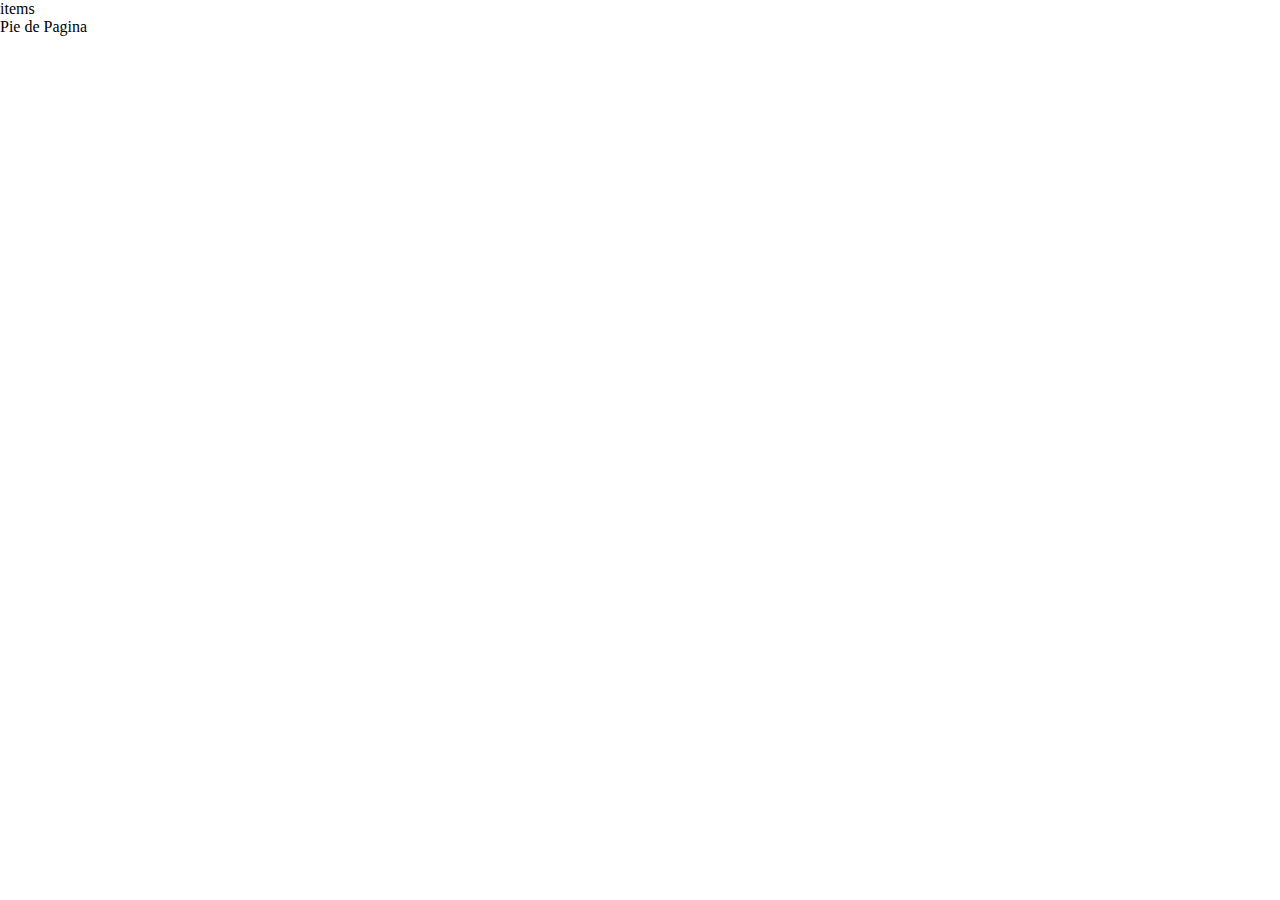
==== index.html @ 0c3d807b "inicio" ====
<!DOCTYPE html>
<html lang="en">

<head>
  <meta charset="UTF-8">
  <meta http-equiv="X-UA-Compatible" content="IE=edge">
  <meta name="viewport" content="width=device-width, initial-scale=1.0">
  <link rel="preconnect" href="https://fonts.googleapis.com" />
  <link rel="preconnect" href="https://fonts.gstatic.com" crossorigin />
  <link
    href="https://fonts.googleapis.com/css2?family=Eczar:wght@600&family=Work+Sans:wght@400;500;600;700;800&display=swap"
    rel="stylesheet" />
  <link rel="stylesheet" href="https://cdnjs.cloudflare.com/ajax/libs/font-awesome/6.1.1/css/all.min.css"
    integrity="sha512-KfkfwYDsLkIlwQp6LFnl8zNdLGxu9YAA1QvwINks4PhcElQSvqcyVLLD9aMhXd13uQjoXtEKNosOWaZqXgel0g=="
    crossorigin="anonymous" referrerpolicy="no-referrer" />
  <title>Portafolio</title>
  <link rel="stylesheet" href="./style.css">
</head>

<body>
  <div class="container">
    <header>items</header>
    <footer>Pie de Pagina</footer>
  </div>
</body>

</html>
---- style.css ----
:root {
  --color-primario: #121212;
  --color-bg-input: rgba(196, 196, 196, 0.3);
  --color-parrafo: #594f43;
  --color-blanco: #fff;
  --fuente-principal: "Work Sans", sans-serif;
  --fuente-secundaria: "Eczar", serif;
}

html {
  box-sizing: border-box;
}

*,
*::before,
*::after {
  box-sizing: inherit;
  padding: 0;
  margin: 0;
}

.container {
  max-width: 1728px;
  width: 100%;
  margin: 0 auto;
}

/* i {
  color: #4d5566;
  font-size: 20px;
} */
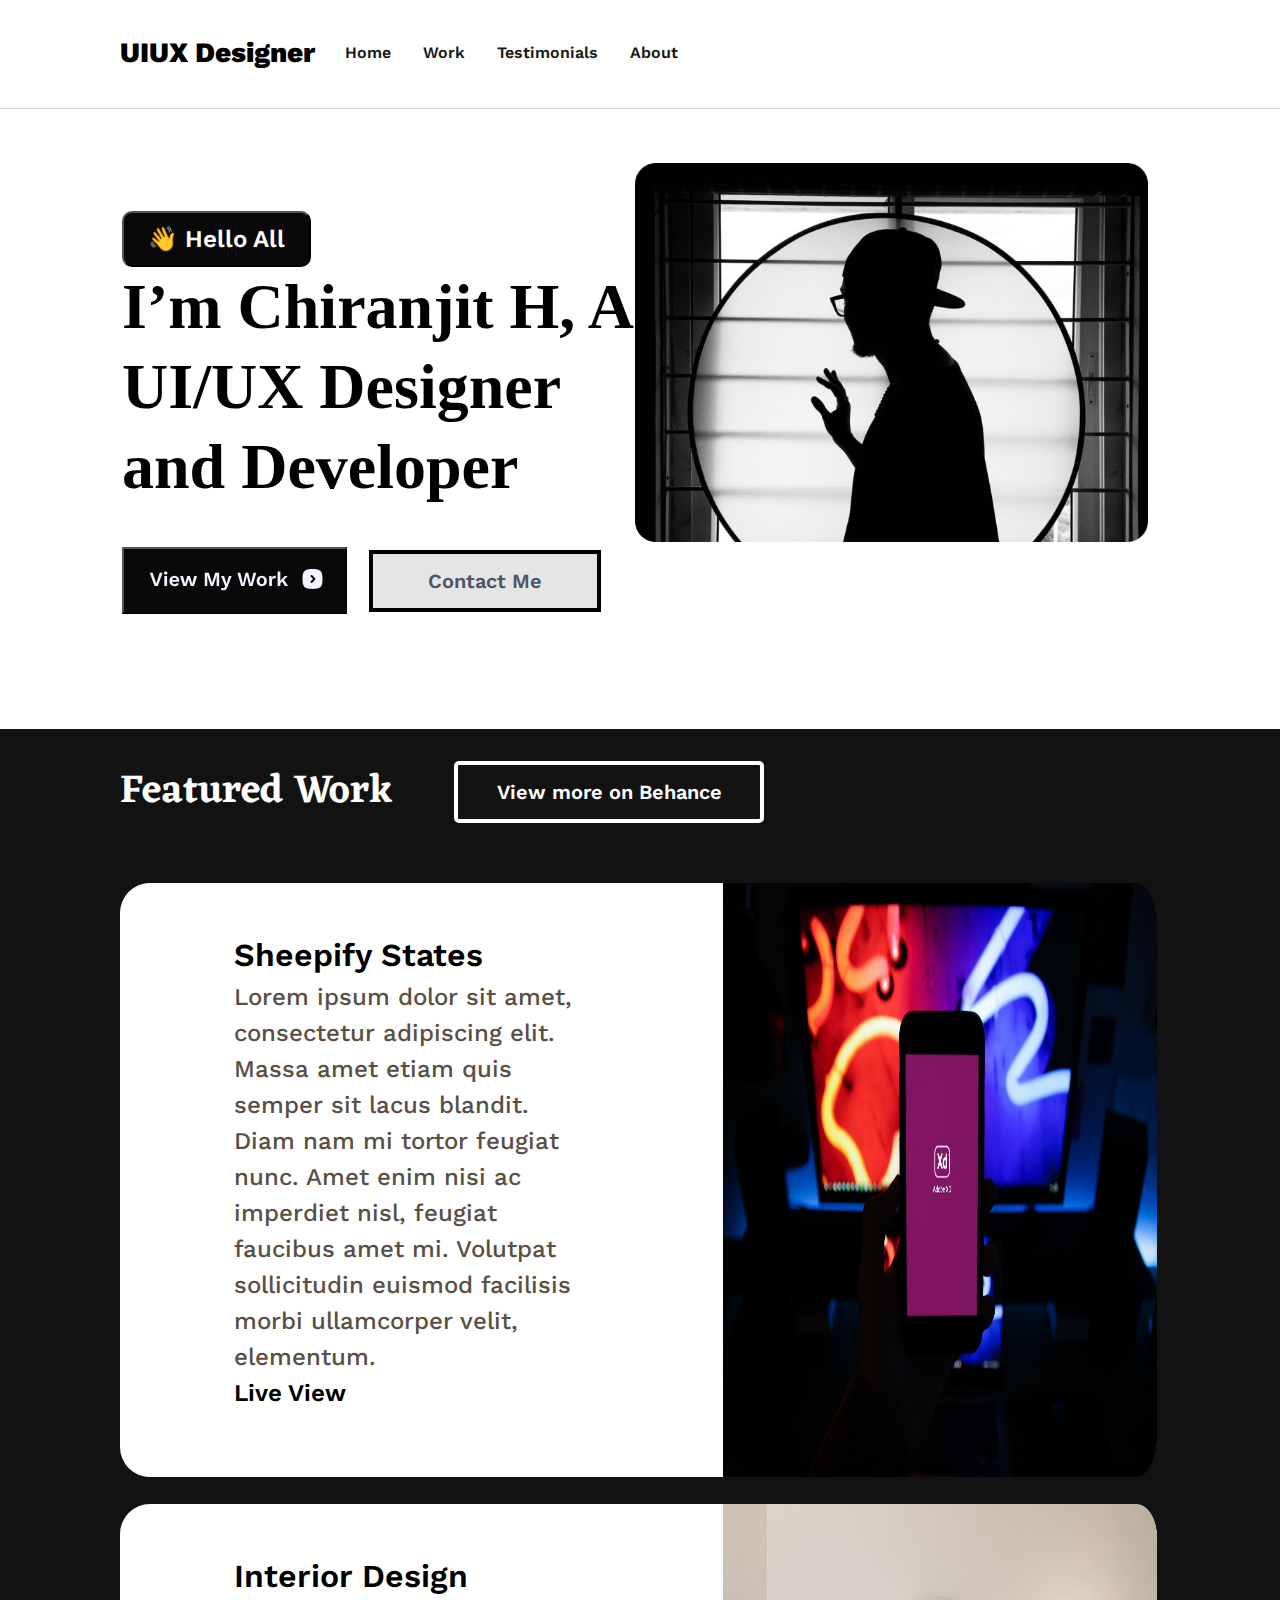
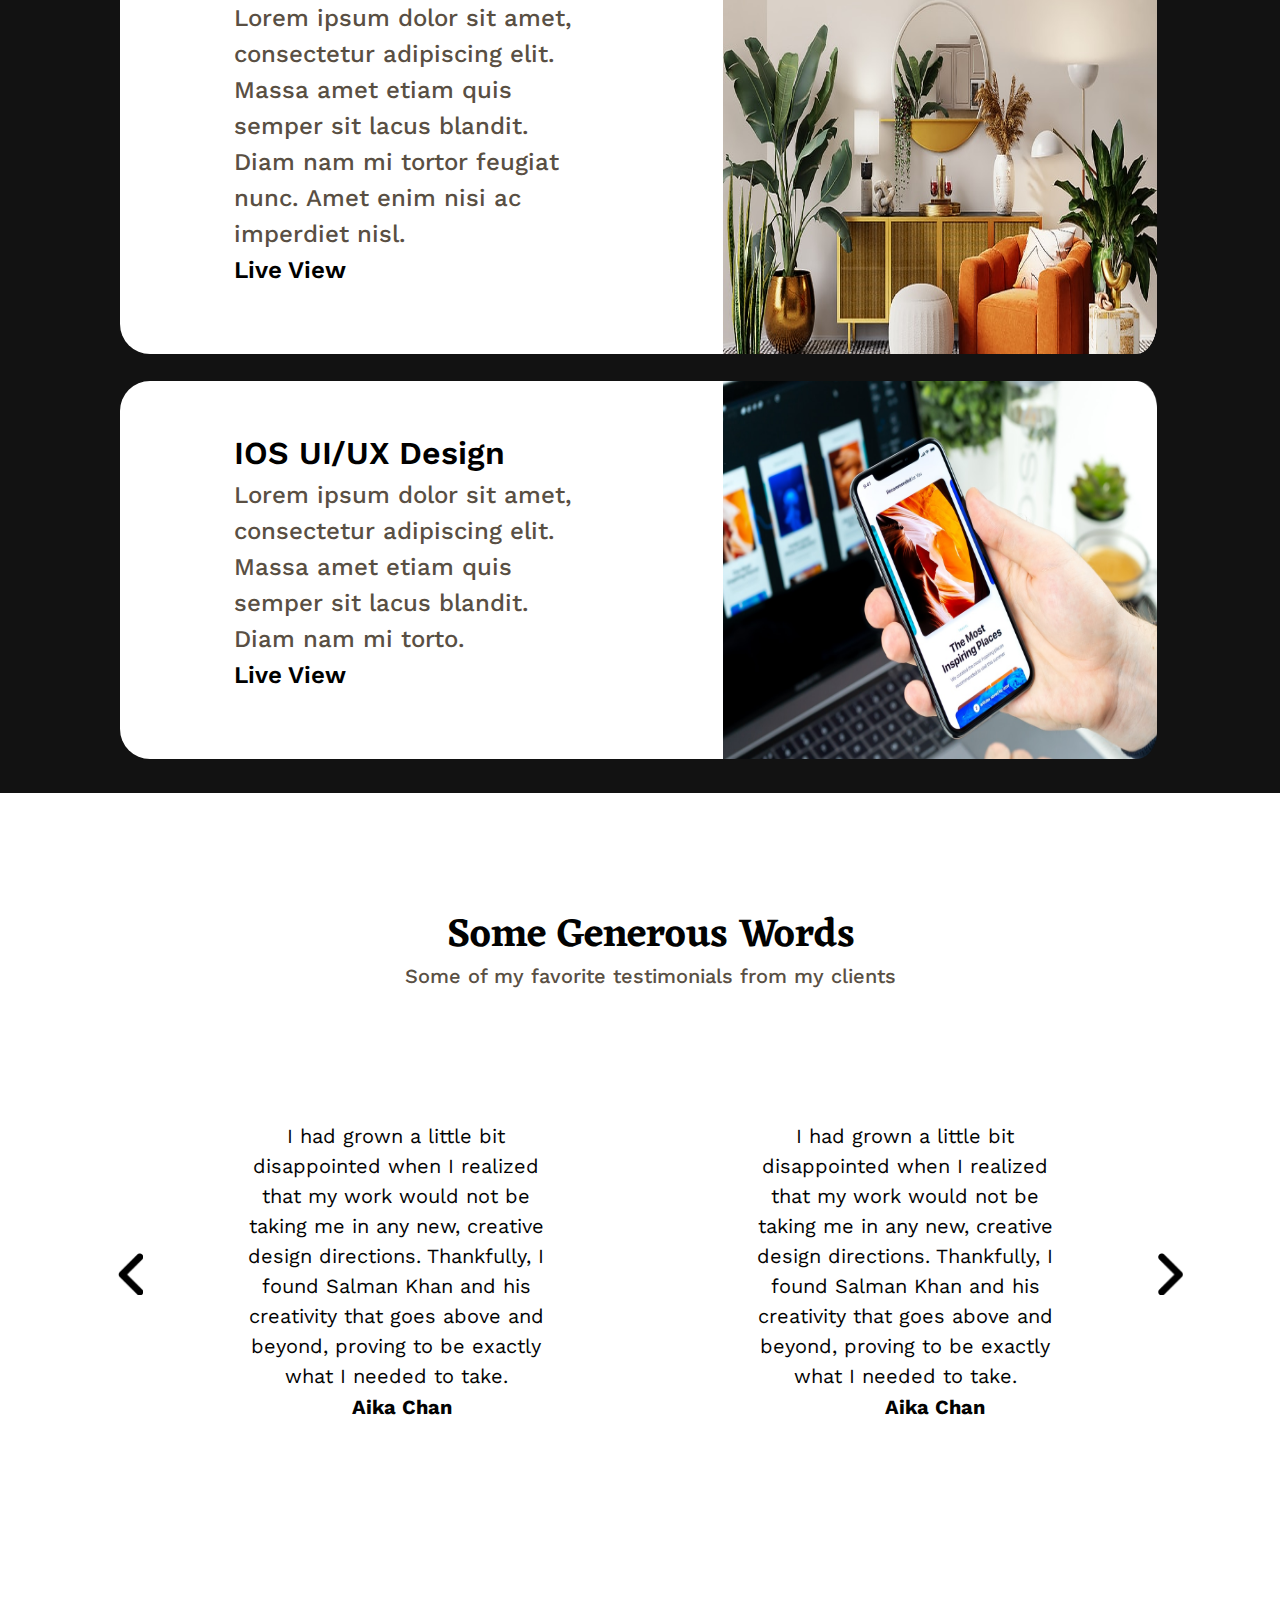
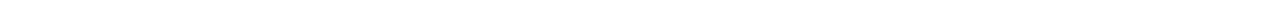
==== commit 74f7d371: "Mi parte Terminado" ====
--- a/index.html
+++ b/index.html
@@ -19,8 +19,151 @@
 
 <body>
   <div class="container">
-    <header>items</header>
-    <footer>Pie de Pagina</footer>
+    <header>
+      <div class="header">
+
+        <div class="header_logo">
+          <p>UIUX Designer</p>
+        </div>
+
+        <div class="header_nav">
+          <nav>
+            <ul>
+              <li><a href="#">Home</a></li>
+              <li><a href="#">Work</a></li>
+              <li><a href="#">Testimonials</a></li>
+              <li><a href="#">About</a></li>
+            </ul>
+          </nav>
+        </div>
+      </div>
+
+      <div class="header_iconos">
+        <i class="fa-brands fa-dribbble"></i>
+        <i class="fa-brands fa-instagram"></i>
+        <i class="fa-brands fa-pinterest"></i>
+        <i class="fa-brands fa-linkedin"></i>
+      </div>
+    </header>
+    <main>
+      <section class="section_container">
+        <article class="article_container">
+          <button class="article_container_hello">👋 Hello All</button>
+          <p>I’m Chiranjit H,
+            A UI/UX Designer
+            and Developer</p>
+          <div class="contenedor_button">
+            <button class="contenedor_button1"><img src="./img/svg.svg"></button>
+            <button class="contenedor_button2">Contact Me</button>
+          </div>
+        </article>
+        <article class="article_img">
+          <img src="./img/header-img.png" alt="">
+        </article>
+      </section>
+      <section class="cards">
+        <div class="card_titles">
+          <h3>Featured Work</h3>
+          <span>View more on Behance</span>
+        </div>
+        <section class="card_conteiner">
+          <article class="card_conteiner-text">
+            <h3>Sheepify States</h3>
+            <p>Lorem ipsum dolor sit amet, consectetur adipiscing elit. Massa amet etiam quis semper sit lacus blandit.
+              Diam nam mi
+              tortor feugiat nunc. Amet enim nisi ac imperdiet nisl, feugiat faucibus amet mi. Volutpat sollicitudin
+              euismod facilisis
+              morbi ullamcorper velit, elementum.</p>
+            <span>Live View</span>
+          </article>
+          <article class="card_conteiner-img">
+            <img src="./img/card_telefono.png" alt="Sheepify States">
+          </article>
+        </section>
+
+        <section class="card_conteiner">
+          <article class="card_conteiner-text">
+            <h3>Interior Design</h3>
+            <p>Lorem ipsum dolor sit amet, consectetur adipiscing elit. Massa amet etiam quis semper sit lacus blandit.
+              Diam nam mi
+              tortor feugiat nunc. Amet enim nisi ac imperdiet nisl.</p>
+            <span>Live View</span>
+          </article>
+          <article class="card_conteiner-img">
+            <img src="./img/card_casa.png" alt="Interior Design">
+          </article>
+        </section>
+        <section class="card_conteiner">
+          <article class="card_conteiner-text">
+            <h3>IOS UI/UX Design</h3>
+            <p>Lorem ipsum dolor sit amet, consectetur adipiscing elit. Massa amet etiam quis semper sit lacus blandit.
+              Diam nam mi
+              torto.</p>
+            <span>Live View</span>
+          </article>
+          <article class="card_conteiner-img">
+            <img src="./img/card-ois.png" alt="UI/UX Design">
+          </article>
+        </section>
+      </section>
+      <section class="carrucel">
+        <div class="carrucel_title">
+          <h3>Some Generous Words</h3>
+          <span>Some of my favorite testimonials from my clients</span>
+        </div>
+        <section class="carrucel_container">
+
+          <article class="carrucel_container-left">
+
+            <div class="carrucel_container-left-img">
+              <img src="./img/anterior.png" alt="anterior">
+            </div>
+
+            <div class="carrucel_container_left-text">
+
+              <p>I had grown a little bit disappointed when I realized that my work would not be taking me in any new,
+                creative design
+                directions. Thankfully, I found Salman Khan and his creativity that goes above and beyond, proving to be
+                exactly
+                what I
+                needed to take.</p>
+              <span>Aika Chan</span>
+
+
+
+              <div class="carrucel_iconos">
+                <i class="fa-brands fa-dribbble"></i>
+                <i class="fa-brands fa-instagram"></i>
+                <i class="fa-brands fa-pinterest"></i>
+                <i class="fa-brands fa-linkedin"></i>
+              </div>
+            </div>
+
+          </article>
+          <article class="carrucel_container-right">
+
+            <div class="carrucel_container_right-text">
+              <p>I had grown a little bit disappointed when I realized that my work would not be taking me in any new,
+                creative design
+                directions. Thankfully, I found Salman Khan and his creativity that goes above and beyond, proving to be
+                exactly
+                what I
+                needed to take.</p>
+              <span>Aika Chan</span>
+              <div class="carrucel_iconos">
+                <i class="fa-brands fa-dribbble"></i>
+                <i class="fa-brands fa-instagram"></i>
+                <i class="fa-brands fa-pinterest"></i>
+                <i class="fa-brands fa-linkedin"></i>
+              </div>
+            </div>
+            <div class="carrucel_container_right-img">
+              <img src="./img/despues.png" alt="despues">
+            </div>
+          </article>
+        </section>
+      </section>
+    </main>
   </div>
 </body>
 
--- a/style.css
+++ b/style.css
@@ -29,3 +29,269 @@
   color: #4d5566;
   font-size: 20px;
 } */
+header {
+  padding: 32px 122.67px 34px 120px;
+  display: flex;
+  justify-content: space-between;
+  border-bottom: 1px solid rgba(0, 0, 0, 0.16);
+}
+.header {
+  display: flex;
+  gap: 16px;
+  align-items: center;
+}
+.header_logo p {
+  font-family: var(--fuente-principal);
+  font-size: 28px;
+  font-weight: 800;
+  line-height: 42px;
+  margin-right: 14px;
+}
+.header_nav nav ul {
+  display: flex;
+  gap: 32px;
+  font-family: var(--fuente-principal);
+  font-weight: 600;
+  line-height: 30px;
+}
+.header_nav nav ul li {
+  list-style: none;
+}
+.header_nav nav ul li a {
+  text-decoration: none;
+  color: #1b1a19;
+}
+
+.header_iconos i {
+  font-size: 32px;
+  margin-left: 29.33px;
+  color: #4d5566;
+}
+.section_container {
+  max-width: 1728px;
+  padding-left: 122px;
+  padding-right: 132px;
+  display: flex;
+}
+
+.article_container {
+  margin-top: 102px;
+  width: 50%;
+}
+.article_img {
+  width: 50%;
+  margin-top: 54px;
+}
+.article_img img {
+  width: 100%;
+}
+.article_container p {
+  font-weight: 600;
+  font-size: 64px;
+  line-height: 80px;
+}
+.article_container .article_container_hello {
+  padding: 12px 24px;
+  background-color: #090909;
+  color: var(--color-blanco);
+  font-weight: 600;
+  font-size: 24px;
+  font-family: var(--fuente-principal);
+  border-radius: 10px;
+}
+.contenedor_button {
+  margin-top: 40px;
+  display: flex;
+  align-items: center;
+}
+.article_container .contenedor_button .contenedor_button1 {
+  font-family: var(--fuente-principal);
+  font-weight: 600;
+  background-color: #090909;
+  padding: 15px 20px 15px 24.5px;
+  text-align: center;
+  margin-right: 22px;
+}
+.contenedor_button .contenedor_button2 {
+  background-color: #090909;
+  padding: 15px 20px 15px 24.5px;
+  text-align: center;
+  font-family: var(--fuente-principal);
+  font-weight: 600;
+  color: #4d5566;
+  background-color: #e5e5e5;
+  padding: 15px 55px;
+  font-size: 20px;
+  border: 4px solid #000000;
+}
+.cards {
+  max-width: 1728px;
+  padding: 32px 122.67px 34px 120px;
+  margin-top: 115px;
+  background: var(--color-primario);
+  font-family: var(--fuente-principal);
+}
+.card_conteiner-text {
+  width: 58.6%;
+}
+.card_conteiner-img {
+  width: 42.4%;
+}
+.card_conteiner-img img {
+  width: 100%;
+  height: 100%;
+}
+.card_conteiner {
+  margin-top: 27px;
+  display: flex;
+  width: 100%;
+}
+.card_titles {
+  display: flex;
+  align-items: center;
+  gap: 61px;
+  margin-bottom: 60px;
+}
+.card_titles span {
+  color: var(--color-blanco);
+  border: 4px solid var(--color-blanco);
+  border-radius: 5px;
+  font-size: 20px;
+  padding: 15px 38.5px;
+  font-weight: 600;
+}
+.card_titles h3 {
+  font-weight: 600;
+  font-size: 40px;
+  color: #fffefc;
+  font-family: var(--fuente-secundaria);
+  line-height: 50px;
+}
+.card_conteiner-text {
+  width: 58.6%;
+  margin: 0;
+  background-color: var(--color-blanco);
+  border-top-left-radius: 30px;
+  border-bottom-left-radius: 30px;
+  padding: 48px 140px 66px 114px;
+}
+.card_conteiner-text h3 {
+  font-size: 32px;
+  font-weight: 600;
+  line-height: 48px;
+  color: #000000;
+}
+.card_conteiner-text p {
+  color: var(--color-parrafo);
+  font-size: 24px;
+  line-height: 36px;
+  font-weight: 500;
+}
+.card_conteiner-text span {
+  color: #000000;
+  font-size: 24px;
+  font-weight: 600;
+  line-height: 36px;
+}
+.carrucel {
+  max-width: 1728px;
+  margin: 118px 96.67px 187.67px 118px;
+}
+.carrucel_title {
+  width: 100%;
+  display: flex;
+  flex-direction: column;
+  align-items: center;
+}
+.carrucel_title h3 {
+  font-family: var(--fuente-secundaria);
+  font-weight: 600;
+  font-size: 40px;
+  line-height: 50px;
+  color: #020202;
+}
+.carrucel_title span {
+  color: var(--color-parrafo);
+  font-family: var(--fuente-principal);
+  font-weight: 500;
+  line-height: 30px;
+  font-size: 20px;
+}
+.carrucel_container {
+  width: 100%;
+  display: flex;
+  margin-top: 130px;
+}
+.carrucel_container-left img {
+  width: 25.08px;
+}
+.carrucel_container-left {
+  width: 50%;
+  display: flex;
+  gap: 94.25px;
+  align-items: center;
+  padding-right: 96px;
+  position: relative;
+}
+.carrucel_container-right img {
+  width: 25.08px;
+}
+.carrucel_container-left p {
+  font-family: var(--fuente-principal);
+  font-weight: 400;
+  font-size: 20px;
+  line-height: 30px;
+  color: #030303;
+  text-align: center;
+  margin-bottom: 4px;
+}
+
+.carrucel_container-left span {
+  color: #030303;
+  font-family: var(--fuente-principal);
+  font-weight: 700;
+  line-height: 25px;
+  font-size: 20px;
+  text-align: center;
+  position: absolute;
+  left: 44%;
+}
+.carrucel_container-right {
+  width: 50%;
+  display: flex;
+  gap: 94.25px;
+  align-items: center;
+  padding-left: 96px;
+  position: relative;
+}
+
+.carrucel_container_right-text p {
+  font-family: var(--fuente-principal);
+  font-weight: 400;
+  font-size: 20px;
+  line-height: 30px;
+  color: #030303;
+  text-align: center;
+  margin-bottom: 4px;
+}
+.carrucel_container_right-text span {
+  color: #030303;
+  font-family: var(--fuente-principal);
+  font-weight: 700;
+  line-height: 25px;
+  font-size: 20px;
+  position: absolute;
+  left: 44%;
+}
+
+.carrucel_iconos {
+  display: flex;
+  gap: 26.67px;
+  margin-top: 40px;
+  justify-content: center;
+  align-items: center;
+}
+.carrucel_iconos i {
+  font-size: 32px;
+  color: #000000;
+}
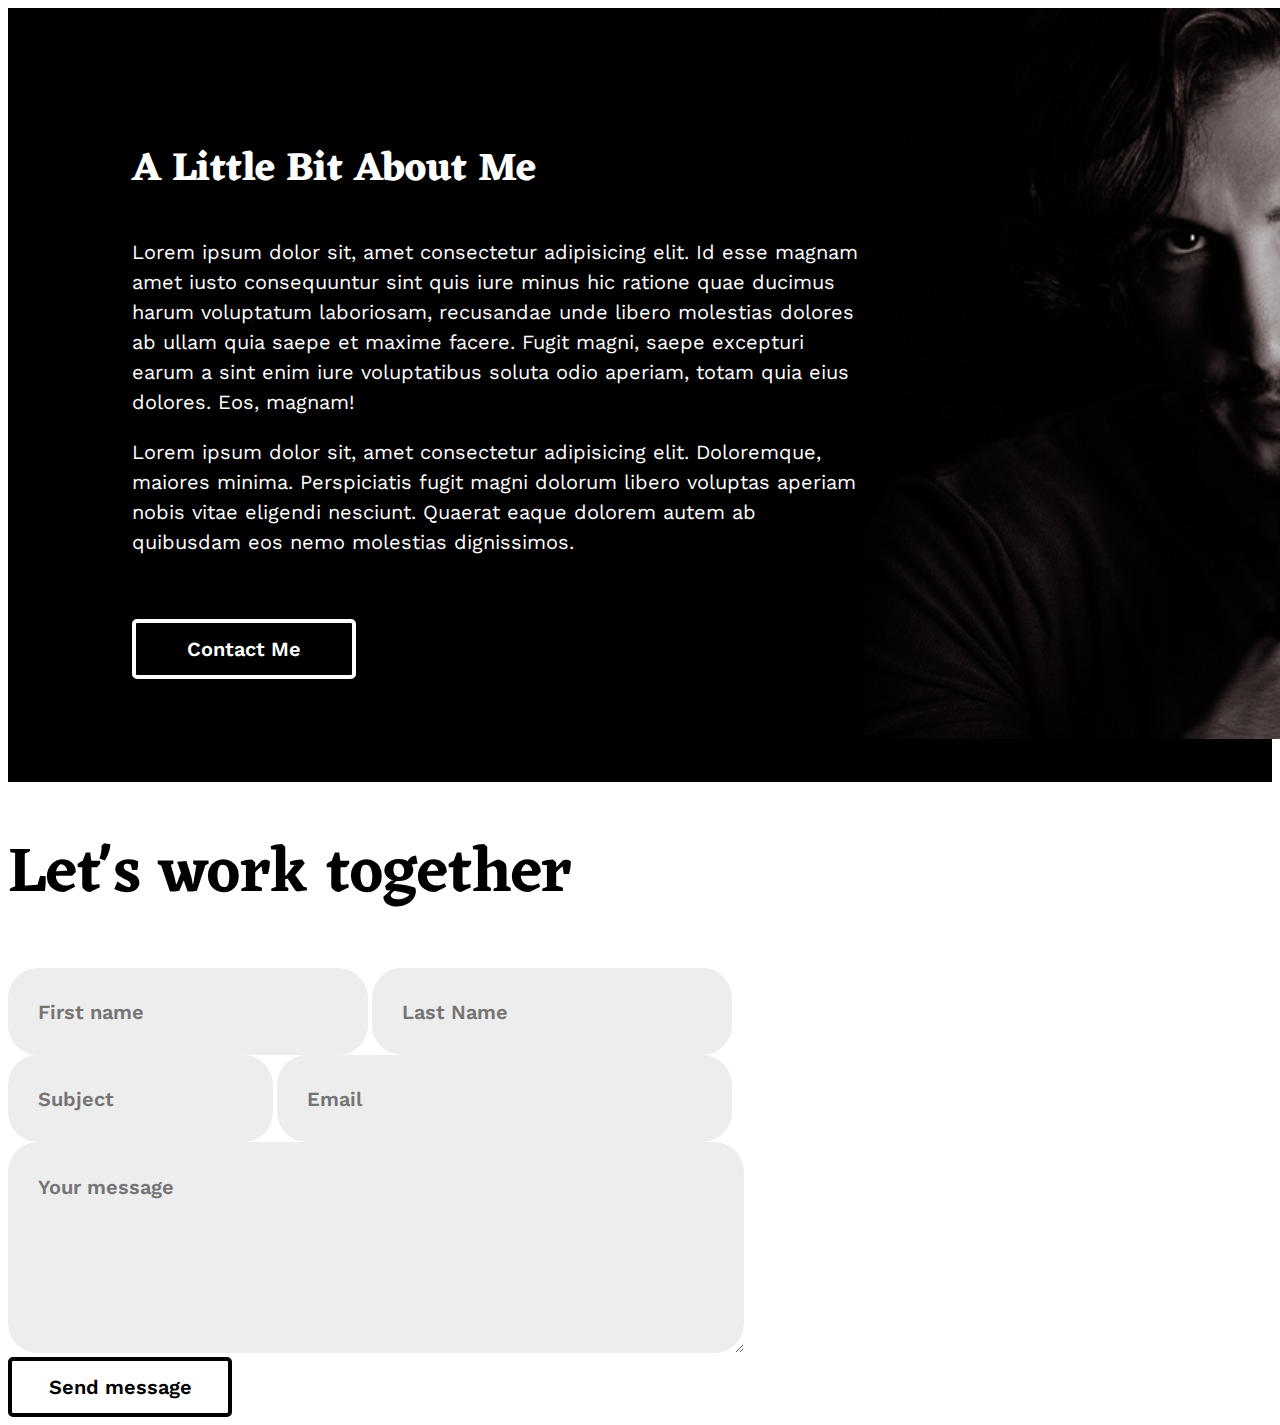
==== commit fcfc4e77: "Avance portafolio" ====
--- a/index.html
+++ b/index.html
@@ -1,170 +1,42 @@
 <!DOCTYPE html>
 <html lang="en">
+<head>
+    <meta charset="UTF-8">
+    <meta http-equiv="X-UA-Compatible" content="IE=edge">
+    <meta name="viewport" content="width=device-width, initial-scale=1.0">
+    <link rel="stylesheet" href="style.css">
+    <title>UXUI Page 2</title>
+</head>
+<body>
+    <main>
 
-<head>
-  <meta charset="UTF-8">
-  <meta http-equiv="X-UA-Compatible" content="IE=edge">
-  <meta name="viewport" content="width=device-width, initial-scale=1.0">
-  <link rel="preconnect" href="https://fonts.googleapis.com" />
-  <link rel="preconnect" href="https://fonts.gstatic.com" crossorigin />
-  <link
-    href="https://fonts.googleapis.com/css2?family=Eczar:wght@600&family=Work+Sans:wght@400;500;600;700;800&display=swap"
-    rel="stylesheet" />
-  <link rel="stylesheet" href="https://cdnjs.cloudflare.com/ajax/libs/font-awesome/6.1.1/css/all.min.css"
-    integrity="sha512-KfkfwYDsLkIlwQp6LFnl8zNdLGxu9YAA1QvwINks4PhcElQSvqcyVLLD9aMhXd13uQjoXtEKNosOWaZqXgel0g=="
-    crossorigin="anonymous" referrerpolicy="no-referrer" />
-  <title>Portafolio</title>
-  <link rel="stylesheet" href="./style.css">
-</head>
-
-<body>
-  <div class="container">
-    <header>
-      <div class="header">
-
-        <div class="header_logo">
-          <p>UIUX Designer</p>
+        <section class="about-me">
+        <div class="about-me-descripcion">
+        <h2 class="title-about-me">A Little Bit About Me</h2>
+        <p>Lorem ipsum dolor sit, amet consectetur adipisicing elit. Id esse magnam amet iusto consequuntur sint quis iure minus hic ratione quae ducimus harum voluptatum laboriosam, recusandae unde libero molestias dolores ab ullam quia saepe et maxime facere. Fugit magni, saepe excepturi earum a sint enim iure voluptatibus soluta odio aperiam, totam quia eius dolores. Eos, magnam!</p>
+        <p>Lorem ipsum dolor sit, amet consectetur adipisicing elit. Doloremque, maiores minima. Perspiciatis fugit magni dolorum libero voluptas aperiam nobis vitae eligendi nesciunt. Quaerat eaque dolorem autem ab quibusdam eos nemo molestias dignissimos.</p>
+        <button class="contact-me" type="submit">Contact Me</button>
         </div>
-
-        <div class="header_nav">
-          <nav>
-            <ul>
-              <li><a href="#">Home</a></li>
-              <li><a href="#">Work</a></li>
-              <li><a href="#">Testimonials</a></li>
-              <li><a href="#">About</a></li>
-            </ul>
-          </nav>
-        </div>
-      </div>
-
-      <div class="header_iconos">
-        <i class="fa-brands fa-dribbble"></i>
-        <i class="fa-brands fa-instagram"></i>
-        <i class="fa-brands fa-pinterest"></i>
-        <i class="fa-brands fa-linkedin"></i>
-      </div>
-    </header>
-    <main>
-      <section class="section_container">
-        <article class="article_container">
-          <button class="article_container_hello">👋 Hello All</button>
-          <p>I’m Chiranjit H,
-            A UI/UX Designer
-            and Developer</p>
-          <div class="contenedor_button">
-            <button class="contenedor_button1"><img src="./img/svg.svg"></button>
-            <button class="contenedor_button2">Contact Me</button>
-          </div>
-        </article>
-        <article class="article_img">
-          <img src="./img/header-img.png" alt="">
-        </article>
-      </section>
-      <section class="cards">
-        <div class="card_titles">
-          <h3>Featured Work</h3>
-          <span>View more on Behance</span>
-        </div>
-        <section class="card_conteiner">
-          <article class="card_conteiner-text">
-            <h3>Sheepify States</h3>
-            <p>Lorem ipsum dolor sit amet, consectetur adipiscing elit. Massa amet etiam quis semper sit lacus blandit.
-              Diam nam mi
-              tortor feugiat nunc. Amet enim nisi ac imperdiet nisl, feugiat faucibus amet mi. Volutpat sollicitudin
-              euismod facilisis
-              morbi ullamcorper velit, elementum.</p>
-            <span>Live View</span>
-          </article>
-          <article class="card_conteiner-img">
-            <img src="./img/card_telefono.png" alt="Sheepify States">
-          </article>
+        <img class="foto-about-me" src="./img/foto.png" alt="foto-about-me">
         </section>
 
-        <section class="card_conteiner">
-          <article class="card_conteiner-text">
-            <h3>Interior Design</h3>
-            <p>Lorem ipsum dolor sit amet, consectetur adipiscing elit. Massa amet etiam quis semper sit lacus blandit.
-              Diam nam mi
-              tortor feugiat nunc. Amet enim nisi ac imperdiet nisl.</p>
-            <span>Live View</span>
-          </article>
-          <article class="card_conteiner-img">
-            <img src="./img/card_casa.png" alt="Interior Design">
-          </article>
+        <section class="work-together">
+        <h2 class="titulo-work-together">Let's work together </h2>
+        <div class="input-grupo1">
+        <input class="input-first-name" type="text" placeholder="First name">
+        <input class="input-last-name" type="text" placeholder="Last Name">
+        </div>
+        <div class="input-grupo2">
+        <input class="input-subject" type="text" placeholder="Subject">
+        <input class="input-email" type="email" placeholder="Email">
+        </div>
+        <div class="text-area">
+        <textarea class="input-text-area" rows="5" placeholder="Your message"></textarea>
+        </div>
+        <button class="send-message" type="submit">Send message</button>
         </section>
-        <section class="card_conteiner">
-          <article class="card_conteiner-text">
-            <h3>IOS UI/UX Design</h3>
-            <p>Lorem ipsum dolor sit amet, consectetur adipiscing elit. Massa amet etiam quis semper sit lacus blandit.
-              Diam nam mi
-              torto.</p>
-            <span>Live View</span>
-          </article>
-          <article class="card_conteiner-img">
-            <img src="./img/card-ois.png" alt="UI/UX Design">
-          </article>
-        </section>
-      </section>
-      <section class="carrucel">
-        <div class="carrucel_title">
-          <h3>Some Generous Words</h3>
-          <span>Some of my favorite testimonials from my clients</span>
-        </div>
-        <section class="carrucel_container">
-
-          <article class="carrucel_container-left">
-
-            <div class="carrucel_container-left-img">
-              <img src="./img/anterior.png" alt="anterior">
-            </div>
-
-            <div class="carrucel_container_left-text">
-
-              <p>I had grown a little bit disappointed when I realized that my work would not be taking me in any new,
-                creative design
-                directions. Thankfully, I found Salman Khan and his creativity that goes above and beyond, proving to be
-                exactly
-                what I
-                needed to take.</p>
-              <span>Aika Chan</span>
 
 
-
-              <div class="carrucel_iconos">
-                <i class="fa-brands fa-dribbble"></i>
-                <i class="fa-brands fa-instagram"></i>
-                <i class="fa-brands fa-pinterest"></i>
-                <i class="fa-brands fa-linkedin"></i>
-              </div>
-            </div>
-
-          </article>
-          <article class="carrucel_container-right">
-
-            <div class="carrucel_container_right-text">
-              <p>I had grown a little bit disappointed when I realized that my work would not be taking me in any new,
-                creative design
-                directions. Thankfully, I found Salman Khan and his creativity that goes above and beyond, proving to be
-                exactly
-                what I
-                needed to take.</p>
-              <span>Aika Chan</span>
-              <div class="carrucel_iconos">
-                <i class="fa-brands fa-dribbble"></i>
-                <i class="fa-brands fa-instagram"></i>
-                <i class="fa-brands fa-pinterest"></i>
-                <i class="fa-brands fa-linkedin"></i>
-              </div>
-            </div>
-            <div class="carrucel_container_right-img">
-              <img src="./img/despues.png" alt="despues">
-            </div>
-          </article>
-        </section>
-      </section>
     </main>
-  </div>
 </body>
-
 </html>--- a/style.css
+++ b/style.css
@@ -1,297 +1,127 @@
-:root {
-  --color-primario: #121212;
-  --color-bg-input: rgba(196, 196, 196, 0.3);
-  --color-parrafo: #594f43;
-  --color-blanco: #fff;
-  --fuente-principal: "Work Sans", sans-serif;
-  --fuente-secundaria: "Eczar", serif;
+@import url('https://fonts.googleapis.com/css2?family=Eczar:wght@600&family=Work+Sans:wght@400;500;600;700&display=swap');
+
+html {
+    box-sizing:border-box;
 }
 
-html {
-  box-sizing: border-box;
+*,*::before,*::after {
+    box-sizing: inherit;
 }
 
-*,
-*::before,
-*::after {
-  box-sizing: inherit;
-  padding: 0;
-  margin: 0;
+.about-me {
+    max-width:1728px;
+    background-color:black;
+    display:flex;
 }
 
-.container {
-  max-width: 1728px;
-  width: 100%;
-  margin: 0 auto;
+.about-me-descripcion {
+    margin-left:124px;
+    margin-top:104px;
+    margin-bottom: 103px;
 }
 
-/* i {
-  color: #4d5566;
-  font-size: 20px;
-} */
-header {
-  padding: 32px 122.67px 34px 120px;
-  display: flex;
-  justify-content: space-between;
-  border-bottom: 1px solid rgba(0, 0, 0, 0.16);
-}
-.header {
-  display: flex;
-  gap: 16px;
-  align-items: center;
-}
-.header_logo p {
-  font-family: var(--fuente-principal);
-  font-size: 28px;
-  font-weight: 800;
-  line-height: 42px;
-  margin-right: 14px;
-}
-.header_nav nav ul {
-  display: flex;
-  gap: 32px;
-  font-family: var(--fuente-principal);
-  font-weight: 600;
-  line-height: 30px;
-}
-.header_nav nav ul li {
-  list-style: none;
-}
-.header_nav nav ul li a {
-  text-decoration: none;
-  color: #1b1a19;
+.title-about-me {
+    color:white;
+    font-family:'Eczar',sans-serif;
+    letter-spacing: 2%;
+    line-height:125%;
+    font-size:40px;
+    margin-bottom: 42px;
 }
 
-.header_iconos i {
-  font-size: 32px;
-  margin-left: 29.33px;
-  color: #4d5566;
-}
-.section_container {
-  max-width: 1728px;
-  padding-left: 122px;
-  padding-right: 132px;
-  display: flex;
+.about-me-descripcion p {
+    color: white;
+    font-family:'Work Sans',sans-serif;
+    letter-spacing: 2%;
+    line-height: 150%;
+    font-size:20px;
+    width:732px;
 }
 
-.article_container {
-  margin-top: 102px;
-  width: 50%;
-}
-.article_img {
-  width: 50%;
-  margin-top: 54px;
-}
-.article_img img {
-  width: 100%;
-}
-.article_container p {
-  font-weight: 600;
-  font-size: 64px;
-  line-height: 80px;
-}
-.article_container .article_container_hello {
-  padding: 12px 24px;
-  background-color: #090909;
-  color: var(--color-blanco);
-  font-weight: 600;
-  font-size: 24px;
-  font-family: var(--fuente-principal);
-  border-radius: 10px;
-}
-.contenedor_button {
-  margin-top: 40px;
-  display: flex;
-  align-items: center;
-}
-.article_container .contenedor_button .contenedor_button1 {
-  font-family: var(--fuente-principal);
-  font-weight: 600;
-  background-color: #090909;
-  padding: 15px 20px 15px 24.5px;
-  text-align: center;
-  margin-right: 22px;
-}
-.contenedor_button .contenedor_button2 {
-  background-color: #090909;
-  padding: 15px 20px 15px 24.5px;
-  text-align: center;
-  font-family: var(--fuente-principal);
-  font-weight: 600;
-  color: #4d5566;
-  background-color: #e5e5e5;
-  padding: 15px 55px;
-  font-size: 20px;
-  border: 4px solid #000000;
-}
-.cards {
-  max-width: 1728px;
-  padding: 32px 122.67px 34px 120px;
-  margin-top: 115px;
-  background: var(--color-primario);
-  font-family: var(--fuente-principal);
-}
-.card_conteiner-text {
-  width: 58.6%;
-}
-.card_conteiner-img {
-  width: 42.4%;
-}
-.card_conteiner-img img {
-  width: 100%;
-  height: 100%;
-}
-.card_conteiner {
-  margin-top: 27px;
-  display: flex;
-  width: 100%;
-}
-.card_titles {
-  display: flex;
-  align-items: center;
-  gap: 61px;
-  margin-bottom: 60px;
-}
-.card_titles span {
-  color: var(--color-blanco);
-  border: 4px solid var(--color-blanco);
-  border-radius: 5px;
-  font-size: 20px;
-  padding: 15px 38.5px;
-  font-weight: 600;
-}
-.card_titles h3 {
-  font-weight: 600;
-  font-size: 40px;
-  color: #fffefc;
-  font-family: var(--fuente-secundaria);
-  line-height: 50px;
-}
-.card_conteiner-text {
-  width: 58.6%;
-  margin: 0;
-  background-color: var(--color-blanco);
-  border-top-left-radius: 30px;
-  border-bottom-left-radius: 30px;
-  padding: 48px 140px 66px 114px;
-}
-.card_conteiner-text h3 {
-  font-size: 32px;
-  font-weight: 600;
-  line-height: 48px;
-  color: #000000;
-}
-.card_conteiner-text p {
-  color: var(--color-parrafo);
-  font-size: 24px;
-  line-height: 36px;
-  font-weight: 500;
-}
-.card_conteiner-text span {
-  color: #000000;
-  font-size: 24px;
-  font-weight: 600;
-  line-height: 36px;
-}
-.carrucel {
-  max-width: 1728px;
-  margin: 118px 96.67px 187.67px 118px;
-}
-.carrucel_title {
-  width: 100%;
-  display: flex;
-  flex-direction: column;
-  align-items: center;
-}
-.carrucel_title h3 {
-  font-family: var(--fuente-secundaria);
-  font-weight: 600;
-  font-size: 40px;
-  line-height: 50px;
-  color: #020202;
-}
-.carrucel_title span {
-  color: var(--color-parrafo);
-  font-family: var(--fuente-principal);
-  font-weight: 500;
-  line-height: 30px;
-  font-size: 20px;
-}
-.carrucel_container {
-  width: 100%;
-  display: flex;
-  margin-top: 130px;
-}
-.carrucel_container-left img {
-  width: 25.08px;
-}
-.carrucel_container-left {
-  width: 50%;
-  display: flex;
-  gap: 94.25px;
-  align-items: center;
-  padding-right: 96px;
-  position: relative;
-}
-.carrucel_container-right img {
-  width: 25.08px;
-}
-.carrucel_container-left p {
-  font-family: var(--fuente-principal);
-  font-weight: 400;
-  font-size: 20px;
-  line-height: 30px;
-  color: #030303;
-  text-align: center;
-  margin-bottom: 4px;
+.foto-about-me {
+    width: 856px;
+    height:731px;
 }
 
-.carrucel_container-left span {
-  color: #030303;
-  font-family: var(--fuente-principal);
-  font-weight: 700;
-  line-height: 25px;
-  font-size: 20px;
-  text-align: center;
-  position: absolute;
-  left: 44%;
-}
-.carrucel_container-right {
-  width: 50%;
-  display: flex;
-  gap: 94.25px;
-  align-items: center;
-  padding-left: 96px;
-  position: relative;
+.contact-me {
+    width:224px;
+    height:60px;
+    color:white;
+    background-color: black;
+    border-radius: 5px;
+    font-family:'Work Sans', sans-serif;
+    font-size:20px;
+    font-weight:600;
+    border: 4px solid white;
+    margin-top:42px;
+
 }
 
-.carrucel_container_right-text p {
-  font-family: var(--fuente-principal);
-  font-weight: 400;
-  font-size: 20px;
-  line-height: 30px;
-  color: #030303;
-  text-align: center;
-  margin-bottom: 4px;
-}
-.carrucel_container_right-text span {
-  color: #030303;
-  font-family: var(--fuente-principal);
-  font-weight: 700;
-  line-height: 25px;
-  font-size: 20px;
-  position: absolute;
-  left: 44%;
+.titulo-work-together {
+    font-family: 'Eczar', sans-serif;
+    font-size: 64px;
+    line-height: 125%;
+    letter-spacing: 2%;
+    font-weight:600;
 }
 
-.carrucel_iconos {
-  display: flex;
-  gap: 26.67px;
-  margin-top: 40px;
-  justify-content: center;
-  align-items: center;
+.input-first-name, .input-last-name, .input-subject, .input-email, .input-text-area {
+    border-radius:30px;
+    border:none;
+    background-color:rgba(196,196,196,0.3);
+    font-family:'Work Sans', sans-serif;
+    font-size:20px;
+    line-height:150%;
+    font-weight:600;
+    padding:30px;
+    
 }
-.carrucel_iconos i {
-  font-size: 32px;
-  color: #000000;
+
+.input-first-name, .input-last-name, .input-subject, .input-email {
+    height:87px;
 }
+
+.input-first-name, .input-last-name {
+    width: 360px;
+}
+
+.input-subject {
+    width: 265px;
+}
+
+.input-email {
+    width: 455px;
+}
+
+.input-text-area {
+    width: 736px;
+    height: 211px;
+}
+
+.send-message {
+    width:224px;
+    height:60px;
+    color:black;
+    background-color: white;
+    border-radius: 5px;
+    font-family:'Work Sans', sans-serif;
+    font-size:20px;
+    font-weight:600;
+    border: 4px solid black;
+}
+
+.work-together {
+    display: inline-block;
+}
+
+.input-grupo1 {
+
+}
+
+
+
+
+
+
+
+
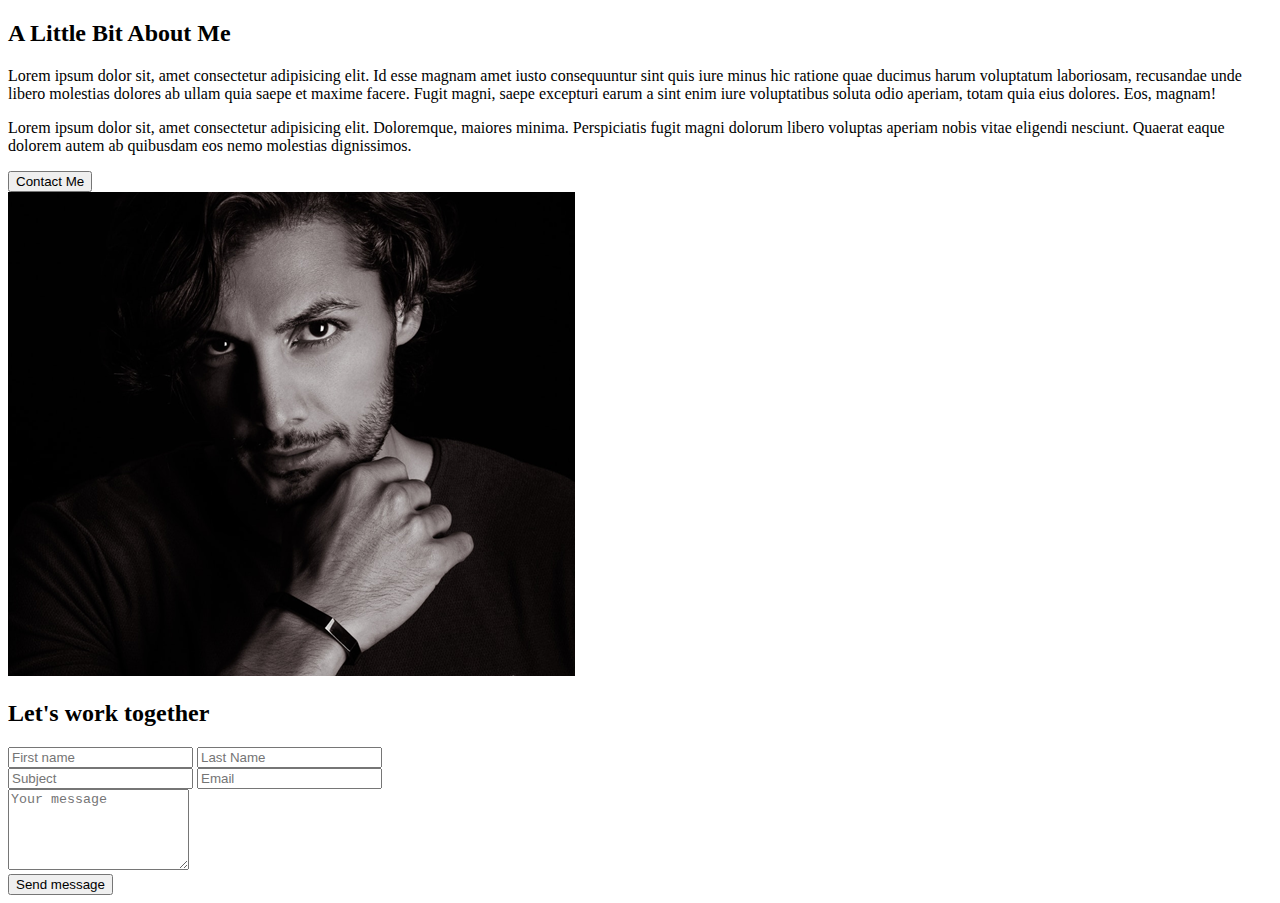
==== commit 6dcbe729: "Avance arreglado" ====
--- a/index.html
+++ b/index.html
@@ -1,15 +1,24 @@
 <!DOCTYPE html>
 <html lang="en">
+
 <head>
-    <meta charset="UTF-8">
-    <meta http-equiv="X-UA-Compatible" content="IE=edge">
-    <meta name="viewport" content="width=device-width, initial-scale=1.0">
-    <link rel="stylesheet" href="style.css">
-    <title>UXUI Page 2</title>
+  <meta charset="UTF-8">
+  <meta http-equiv="X-UA-Compatible" content="IE=edge">
+  <meta name="viewport" content="width=device-width, initial-scale=1.0">
+  <title>Portafolio</title>
+  <link rel="preconnect" href="https://fonts.googleapis.com" />
+  <link rel="preconnect" href="https://fonts.gstatic.com" crossorigin />
+  <link
+    href="https://fonts.googleapis.com/css2?family=Eczar:wght@600&family=Work+Sans:wght@400;500;600;700;800&display=swap"
+    rel="stylesheet" />
+  <link rel="stylesheet" href="https://cdnjs.cloudflare.com/ajax/libs/font-awesome/6.1.1/css/all.min.css"
+    integrity="sha512-KfkfwYDsLkIlwQp6LFnl8zNdLGxu9YAA1QvwINks4PhcElQSvqcyVLLD9aMhXd13uQjoXtEKNosOWaZqXgel0g=="
+    crossorigin="anonymous" referrerpolicy="no-referrer" />
 </head>
+
 <body>
-    <main>
-
+ 
+  <div class="container">
         <section class="about-me">
         <div class="about-me-descripcion">
         <h2 class="title-about-me">A Little Bit About Me</h2>
@@ -36,7 +45,7 @@
         <button class="send-message" type="submit">Send message</button>
         </section>
 
+  </div>
+</body>
 
-    </main>
-</body>
 </html>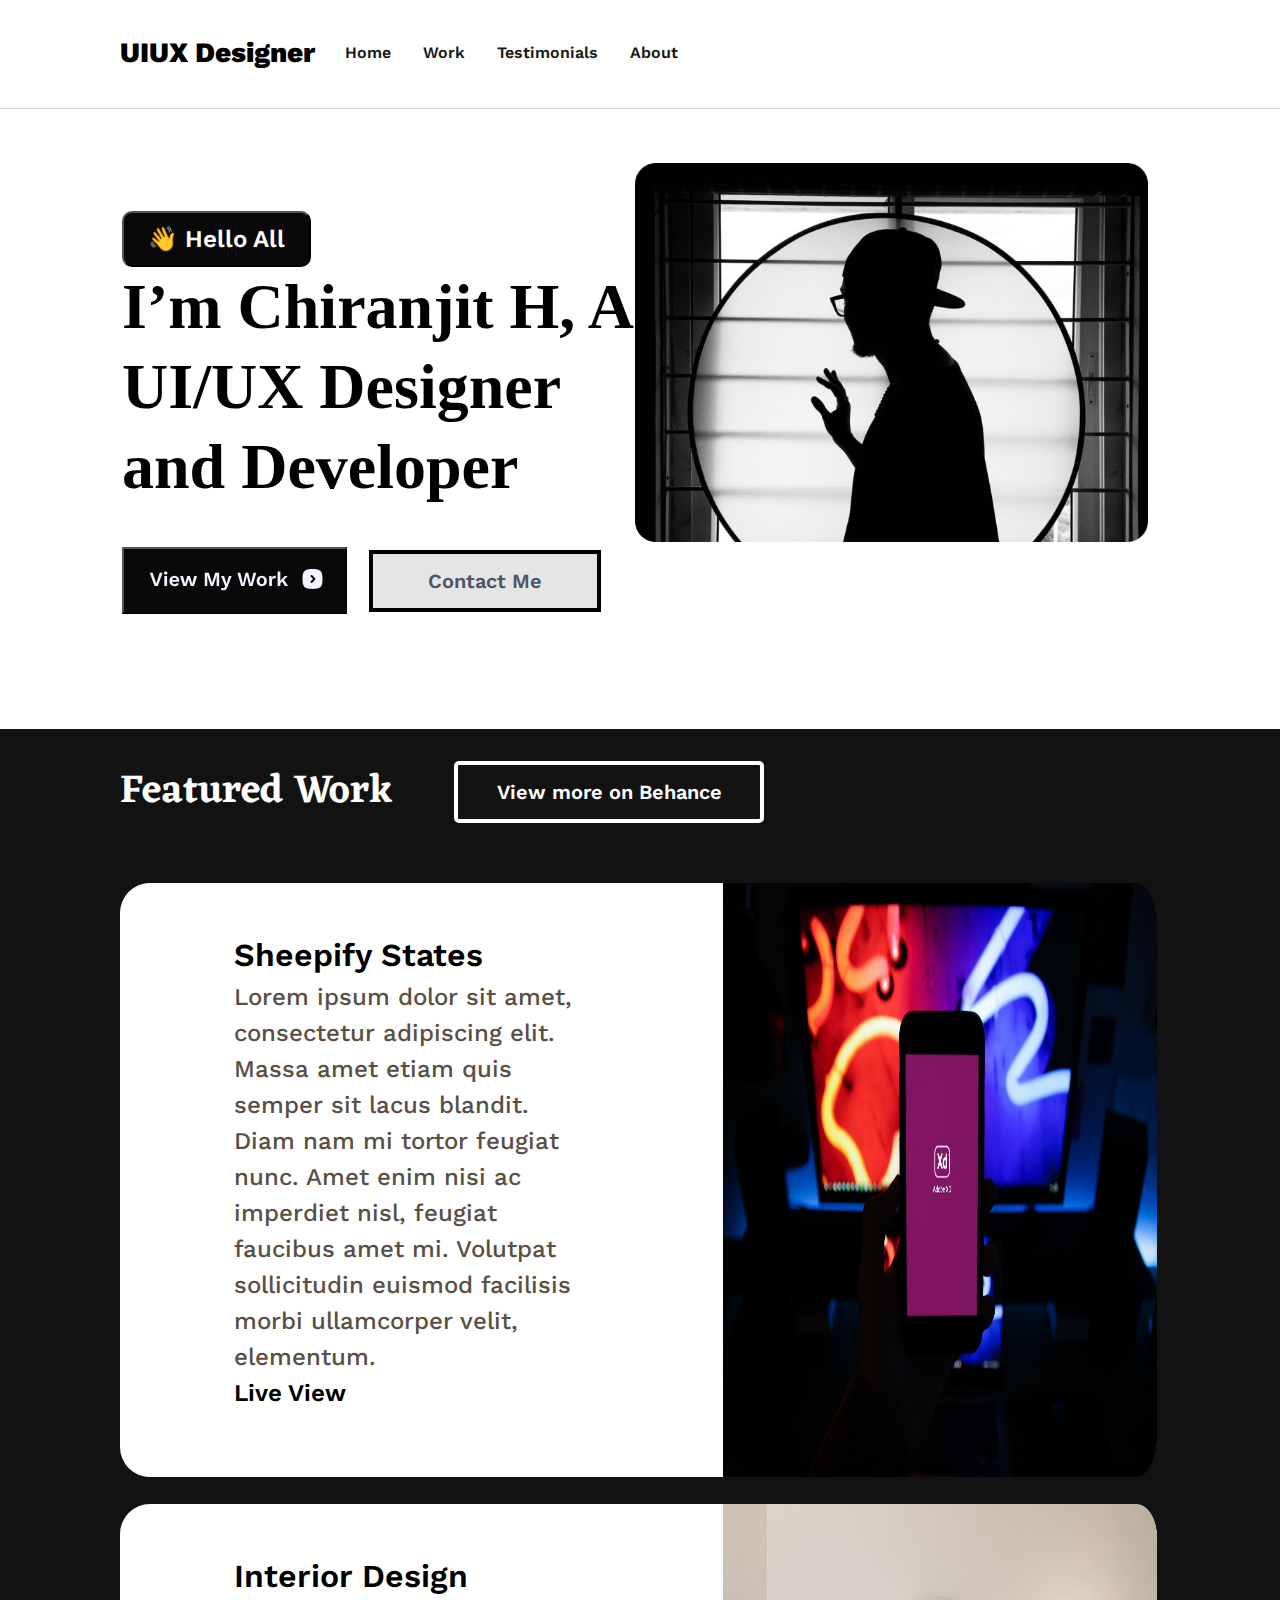
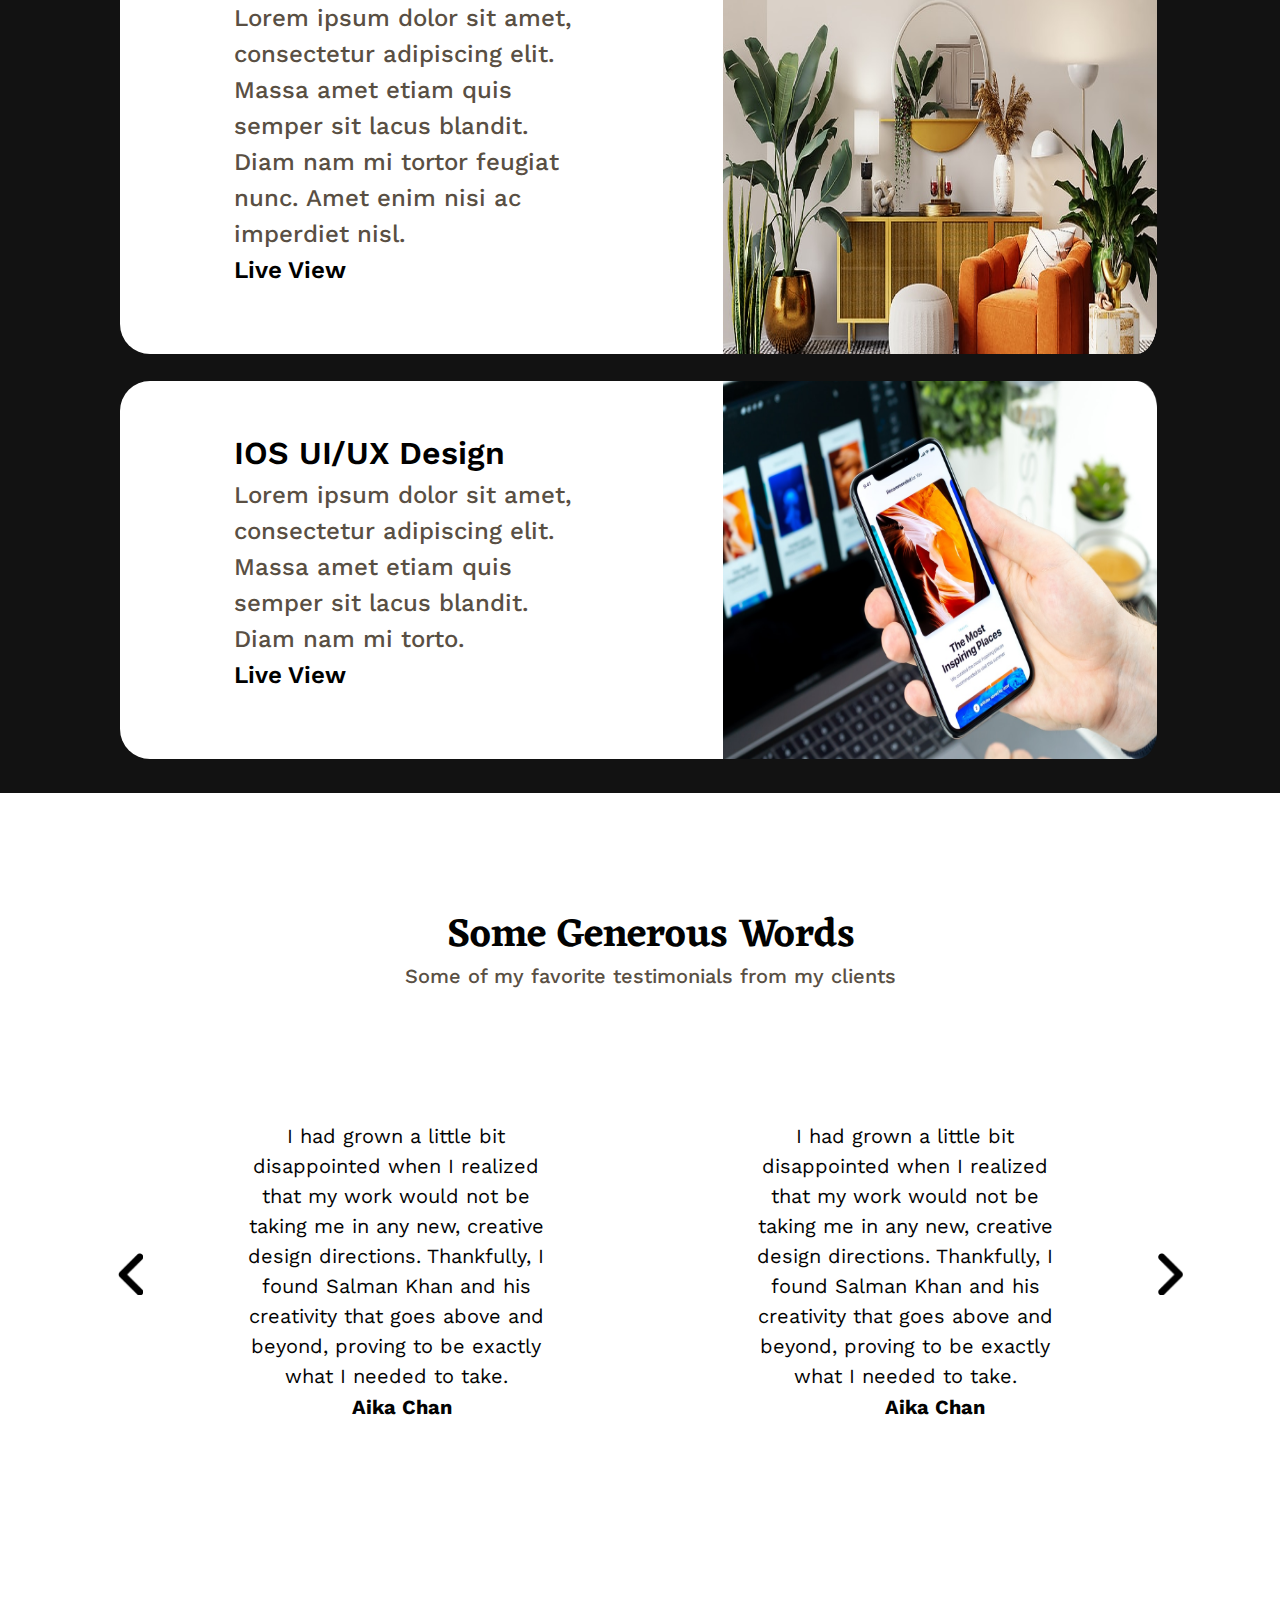
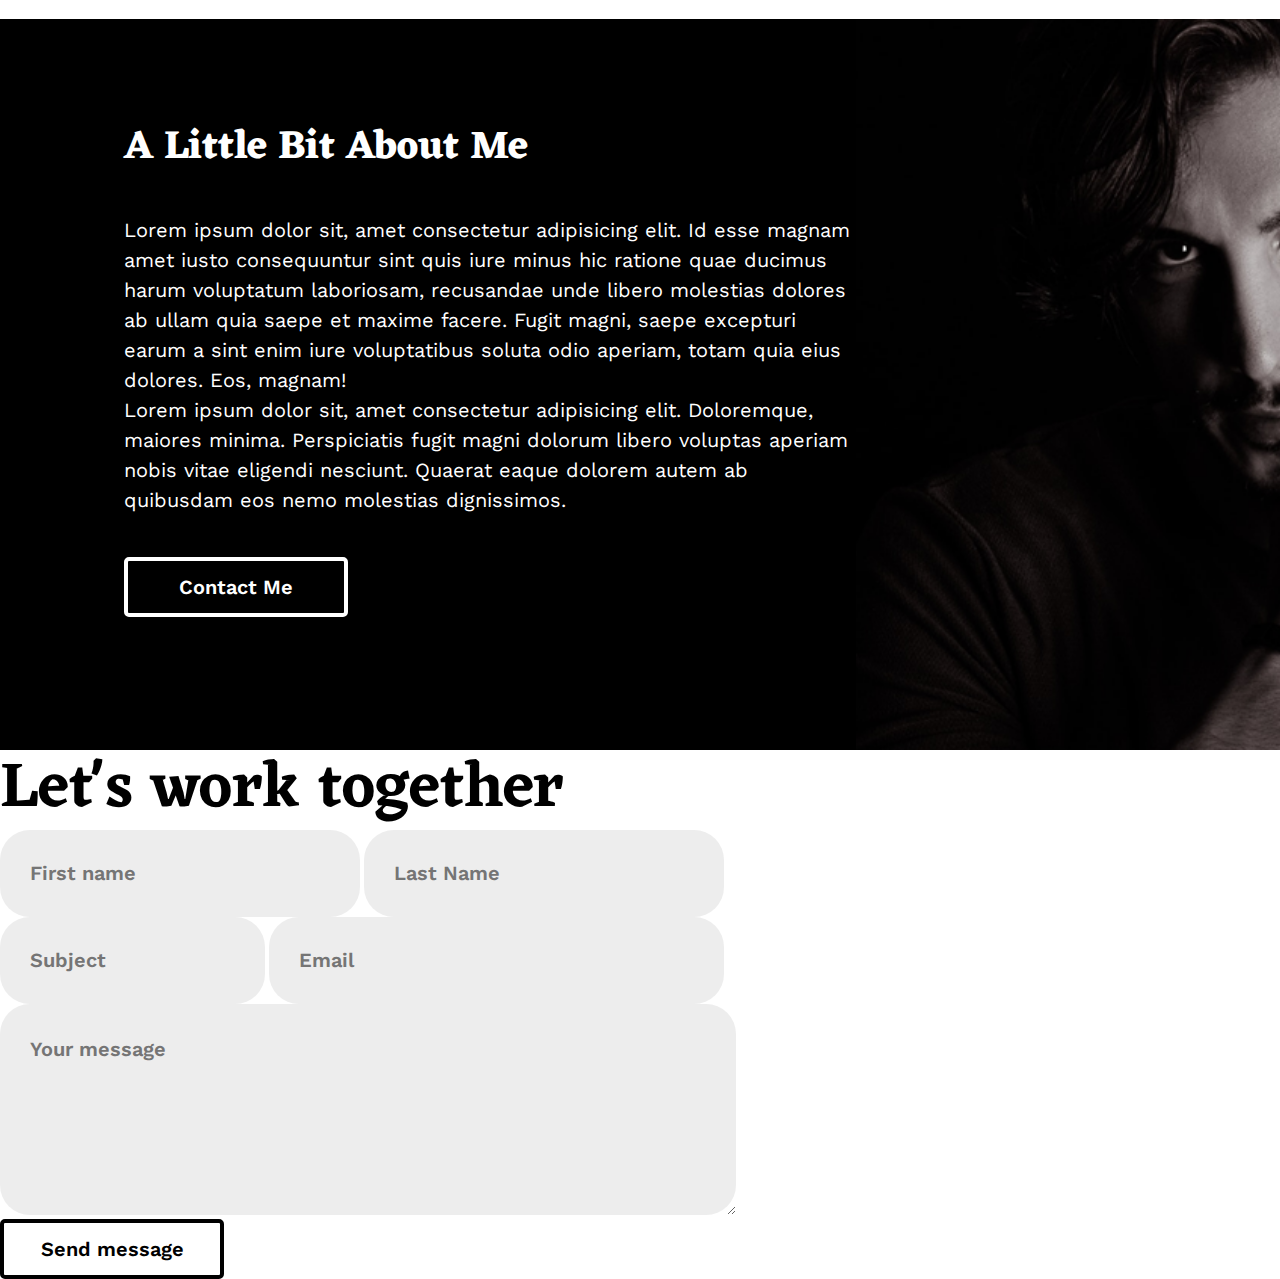
==== commit 7958e9eb: "Avance portafolio alberto" ====
--- a/index.html
+++ b/index.html
@@ -14,36 +14,189 @@
   <link rel="stylesheet" href="https://cdnjs.cloudflare.com/ajax/libs/font-awesome/6.1.1/css/all.min.css"
     integrity="sha512-KfkfwYDsLkIlwQp6LFnl8zNdLGxu9YAA1QvwINks4PhcElQSvqcyVLLD9aMhXd13uQjoXtEKNosOWaZqXgel0g=="
     crossorigin="anonymous" referrerpolicy="no-referrer" />
+  <title>Portafolio</title>
+  <link rel="stylesheet" href="./style.css">
 </head>
 
 <body>
- 
+
   <div class="container">
-        <section class="about-me">
+    <header>
+      <div class="header">
+
+        <div class="header_logo">
+          <p>UIUX Designer</p>
+        </div>
+
+        <div class="header_nav">
+          <nav>
+            <ul>
+              <li><a href="#">Home</a></li>
+              <li><a href="#">Work</a></li>
+              <li><a href="#">Testimonials</a></li>
+              <li><a href="#">About</a></li>
+            </ul>
+          </nav>
+        </div>
+      </div>
+
+      <div class="header_iconos">
+        <i class="fa-brands fa-dribbble"></i>
+        <i class="fa-brands fa-instagram"></i>
+        <i class="fa-brands fa-pinterest"></i>
+        <i class="fa-brands fa-linkedin"></i>
+      </div>
+    </header>
+    <main>
+      <section class="section_container">
+        <article class="article_container">
+          <button class="article_container_hello">👋 Hello All</button>
+          <p>I’m Chiranjit H,
+            A UI/UX Designer
+            and Developer</p>
+          <div class="contenedor_button">
+            <button class="contenedor_button1"><img src="./img/svg.svg"></button>
+            <button class="contenedor_button2">Contact Me</button>
+          </div>
+        </article>
+        <article class="article_img">
+          <img src="./img/header-img.png" alt="">
+        </article>
+      </section>
+      <section class="cards">
+        <div class="card_titles">
+          <h3>Featured Work</h3>
+          <span>View more on Behance</span>
+        </div>
+        <section class="card_conteiner">
+          <article class="card_conteiner-text">
+            <h3>Sheepify States</h3>
+            <p>Lorem ipsum dolor sit amet, consectetur adipiscing elit. Massa amet etiam quis semper sit lacus blandit.
+              Diam nam mi
+              tortor feugiat nunc. Amet enim nisi ac imperdiet nisl, feugiat faucibus amet mi. Volutpat sollicitudin
+              euismod facilisis
+              morbi ullamcorper velit, elementum.</p>
+            <span>Live View</span>
+          </article>
+          <article class="card_conteiner-img">
+            <img src="./img/card_telefono.png" alt="Sheepify States">
+          </article>
+        </section>
+
+        <section class="card_conteiner">
+          <article class="card_conteiner-text">
+            <h3>Interior Design</h3>
+            <p>Lorem ipsum dolor sit amet, consectetur adipiscing elit. Massa amet etiam quis semper sit lacus blandit.
+              Diam nam mi
+              tortor feugiat nunc. Amet enim nisi ac imperdiet nisl.</p>
+            <span>Live View</span>
+          </article>
+          <article class="card_conteiner-img">
+            <img src="./img/card_casa.png" alt="Interior Design">
+          </article>
+        </section>
+        <section class="card_conteiner">
+          <article class="card_conteiner-text">
+            <h3>IOS UI/UX Design</h3>
+            <p>Lorem ipsum dolor sit amet, consectetur adipiscing elit. Massa amet etiam quis semper sit lacus blandit.
+              Diam nam mi
+              torto.</p>
+            <span>Live View</span>
+          </article>
+          <article class="card_conteiner-img">
+            <img src="./img/card-ois.png" alt="UI/UX Design">
+          </article>
+        </section>
+      </section>
+      <section class="carrucel">
+        <div class="carrucel_title">
+          <h3>Some Generous Words</h3>
+          <span>Some of my favorite testimonials from my clients</span>
+        </div>
+        <section class="carrucel_container">
+
+          <article class="carrucel_container-left">
+
+            <div class="carrucel_container-left-img">
+              <img src="./img/anterior.png" alt="anterior">
+            </div>
+
+            <div class="carrucel_container_left-text">
+
+              <p>I had grown a little bit disappointed when I realized that my work would not be taking me in any new,
+                creative design
+                directions. Thankfully, I found Salman Khan and his creativity that goes above and beyond, proving to be
+                exactly
+                what I
+                needed to take.</p>
+              <span>Aika Chan</span>
+
+
+
+              <div class="carrucel_iconos">
+                <i class="fa-brands fa-dribbble"></i>
+                <i class="fa-brands fa-instagram"></i>
+                <i class="fa-brands fa-pinterest"></i>
+                <i class="fa-brands fa-linkedin"></i>
+              </div>
+            </div>
+
+          </article>
+          <article class="carrucel_container-right">
+
+            <div class="carrucel_container_right-text">
+              <p>I had grown a little bit disappointed when I realized that my work would not be taking me in any new,
+                creative design
+                directions. Thankfully, I found Salman Khan and his creativity that goes above and beyond, proving to be
+                exactly
+                what I
+                needed to take.</p>
+              <span>Aika Chan</span>
+              <div class="carrucel_iconos">
+                <i class="fa-brands fa-dribbble"></i>
+                <i class="fa-brands fa-instagram"></i>
+                <i class="fa-brands fa-pinterest"></i>
+                <i class="fa-brands fa-linkedin"></i>
+              </div>
+            </div>
+            <div class="carrucel_container_right-img">
+              <img src="./img/despues.png" alt="despues">
+            </div>
+          </article>
+        </section>
+      </section>
+      <section class="about-me">
         <div class="about-me-descripcion">
-        <h2 class="title-about-me">A Little Bit About Me</h2>
-        <p>Lorem ipsum dolor sit, amet consectetur adipisicing elit. Id esse magnam amet iusto consequuntur sint quis iure minus hic ratione quae ducimus harum voluptatum laboriosam, recusandae unde libero molestias dolores ab ullam quia saepe et maxime facere. Fugit magni, saepe excepturi earum a sint enim iure voluptatibus soluta odio aperiam, totam quia eius dolores. Eos, magnam!</p>
-        <p>Lorem ipsum dolor sit, amet consectetur adipisicing elit. Doloremque, maiores minima. Perspiciatis fugit magni dolorum libero voluptas aperiam nobis vitae eligendi nesciunt. Quaerat eaque dolorem autem ab quibusdam eos nemo molestias dignissimos.</p>
-        <button class="contact-me" type="submit">Contact Me</button>
+          <h2 class="title-about-me">A Little Bit About Me</h2>
+          <p>Lorem ipsum dolor sit, amet consectetur adipisicing elit. Id esse magnam amet iusto consequuntur sint quis
+            iure minus hic ratione quae ducimus harum voluptatum laboriosam, recusandae unde libero molestias dolores ab
+            ullam quia saepe et maxime facere. Fugit magni, saepe excepturi earum a sint enim iure voluptatibus soluta
+            odio aperiam, totam quia eius dolores. Eos, magnam!</p>
+          <p>Lorem ipsum dolor sit, amet consectetur adipisicing elit. Doloremque, maiores minima. Perspiciatis fugit
+            magni dolorum libero voluptas aperiam nobis vitae eligendi nesciunt. Quaerat eaque dolorem autem ab
+            quibusdam eos nemo molestias dignissimos.</p>
+          <button class="contact-me" type="submit">Contact Me</button>
         </div>
         <img class="foto-about-me" src="./img/foto.png" alt="foto-about-me">
-        </section>
-
-        <section class="work-together">
+      </section>
+
+      <section class="work-together">
         <h2 class="titulo-work-together">Let's work together </h2>
         <div class="input-grupo1">
-        <input class="input-first-name" type="text" placeholder="First name">
-        <input class="input-last-name" type="text" placeholder="Last Name">
+          <input class="input-first-name" type="text" placeholder="First name">
+          <input class="input-last-name" type="text" placeholder="Last Name">
         </div>
         <div class="input-grupo2">
-        <input class="input-subject" type="text" placeholder="Subject">
-        <input class="input-email" type="email" placeholder="Email">
+          <input class="input-subject" type="text" placeholder="Subject">
+          <input class="input-email" type="email" placeholder="Email">
         </div>
         <div class="text-area">
-        <textarea class="input-text-area" rows="5" placeholder="Your message"></textarea>
+          <textarea class="input-text-area" rows="5" placeholder="Your message"></textarea>
         </div>
         <button class="send-message" type="submit">Send message</button>
-        </section>
+      </section>
+    </main>
+
 
   </div>
 </body>
--- a/style.css
+++ b/style.css
@@ -0,0 +1,412 @@
+:root {
+  --color-primario: #121212;
+  --color-bg-input: rgba(196, 196, 196, 0.3);
+  --color-parrafo: #594f43;
+  --color-blanco: #fff;
+  --fuente-principal: "Work Sans", sans-serif;
+  --fuente-secundaria: "Eczar", serif;
+}
+
+html {
+  box-sizing: border-box;
+}
+
+*,
+*::before,
+*::after {
+  box-sizing: inherit;
+  padding: 0;
+  margin: 0;
+}
+
+.container {
+  max-width: 1728px;
+  width: 100%;
+  margin: 0 auto;
+}
+
+/* i {
+  color: #4d5566;
+  font-size: 20px;
+} */
+header {
+  padding: 32px 122.67px 34px 120px;
+  display: flex;
+  justify-content: space-between;
+  border-bottom: 1px solid rgba(0, 0, 0, 0.16);
+}
+.header {
+  display: flex;
+  gap: 16px;
+  align-items: center;
+}
+.header_logo p {
+  font-family: var(--fuente-principal);
+  font-size: 28px;
+  font-weight: 800;
+  line-height: 42px;
+  margin-right: 14px;
+}
+.header_nav nav ul {
+  display: flex;
+  gap: 32px;
+  font-family: var(--fuente-principal);
+  font-weight: 600;
+  line-height: 30px;
+}
+.header_nav nav ul li {
+  list-style: none;
+}
+.header_nav nav ul li a {
+  text-decoration: none;
+  color: #1b1a19;
+}
+
+.header_iconos i {
+  font-size: 32px;
+  margin-left: 29.33px;
+  color: #4d5566;
+}
+.section_container {
+  max-width: 1728px;
+  padding-left: 122px;
+  padding-right: 132px;
+  display: flex;
+}
+
+.article_container {
+  margin-top: 102px;
+  width: 50%;
+}
+.article_img {
+  width: 50%;
+  margin-top: 54px;
+}
+.article_img img {
+  width: 100%;
+}
+.article_container p {
+  font-weight: 600;
+  font-size: 64px;
+  line-height: 80px;
+}
+.article_container .article_container_hello {
+  padding: 12px 24px;
+  background-color: #090909;
+  color: var(--color-blanco);
+  font-weight: 600;
+  font-size: 24px;
+  font-family: var(--fuente-principal);
+  border-radius: 10px;
+}
+.contenedor_button {
+  margin-top: 40px;
+  display: flex;
+  align-items: center;
+}
+.article_container .contenedor_button .contenedor_button1 {
+  font-family: var(--fuente-principal);
+  font-weight: 600;
+  background-color: #090909;
+  padding: 15px 20px 15px 24.5px;
+  text-align: center;
+  margin-right: 22px;
+}
+.contenedor_button .contenedor_button2 {
+  background-color: #090909;
+  padding: 15px 20px 15px 24.5px;
+  text-align: center;
+  font-family: var(--fuente-principal);
+  font-weight: 600;
+  color: #4d5566;
+  background-color: #e5e5e5;
+  padding: 15px 55px;
+  font-size: 20px;
+  border: 4px solid #000000;
+}
+.cards {
+  max-width: 1728px;
+  padding: 32px 122.67px 34px 120px;
+  margin-top: 115px;
+  background: var(--color-primario);
+  font-family: var(--fuente-principal);
+}
+.card_conteiner-text {
+  width: 58.6%;
+}
+.card_conteiner-img {
+  width: 42.4%;
+}
+.card_conteiner-img img {
+  width: 100%;
+  height: 100%;
+}
+.card_conteiner {
+  margin-top: 27px;
+  display: flex;
+  width: 100%;
+}
+.card_titles {
+  display: flex;
+  align-items: center;
+  gap: 61px;
+  margin-bottom: 60px;
+}
+.card_titles span {
+  color: var(--color-blanco);
+  border: 4px solid var(--color-blanco);
+  border-radius: 5px;
+  font-size: 20px;
+  padding: 15px 38.5px;
+  font-weight: 600;
+}
+.card_titles h3 {
+  font-weight: 600;
+  font-size: 40px;
+  color: #fffefc;
+  font-family: var(--fuente-secundaria);
+  line-height: 50px;
+}
+.card_conteiner-text {
+  width: 58.6%;
+  margin: 0;
+  background-color: var(--color-blanco);
+  border-top-left-radius: 30px;
+  border-bottom-left-radius: 30px;
+  padding: 48px 140px 66px 114px;
+}
+.card_conteiner-text h3 {
+  font-size: 32px;
+  font-weight: 600;
+  line-height: 48px;
+  color: #000000;
+}
+.card_conteiner-text p {
+  color: var(--color-parrafo);
+  font-size: 24px;
+  line-height: 36px;
+  font-weight: 500;
+}
+.card_conteiner-text span {
+  color: #000000;
+  font-size: 24px;
+  font-weight: 600;
+  line-height: 36px;
+}
+.carrucel {
+  max-width: 1728px;
+  margin: 118px 96.67px 187.67px 118px;
+}
+.carrucel_title {
+  width: 100%;
+  display: flex;
+  flex-direction: column;
+  align-items: center;
+}
+.carrucel_title h3 {
+  font-family: var(--fuente-secundaria);
+  font-weight: 600;
+  font-size: 40px;
+  line-height: 50px;
+  color: #020202;
+}
+.carrucel_title span {
+  color: var(--color-parrafo);
+  font-family: var(--fuente-principal);
+  font-weight: 500;
+  line-height: 30px;
+  font-size: 20px;
+}
+.carrucel_container {
+  width: 100%;
+  display: flex;
+  margin-top: 130px;
+}
+.carrucel_container-left img {
+  width: 25.08px;
+}
+.carrucel_container-left {
+  width: 50%;
+  display: flex;
+  gap: 94.25px;
+  align-items: center;
+  padding-right: 96px;
+  position: relative;
+}
+.carrucel_container-right img {
+  width: 25.08px;
+}
+.carrucel_container-left p {
+  font-family: var(--fuente-principal);
+  font-weight: 400;
+  font-size: 20px;
+  line-height: 30px;
+  color: #030303;
+  text-align: center;
+  margin-bottom: 4px;
+}
+
+.carrucel_container-left span {
+  color: #030303;
+  font-family: var(--fuente-principal);
+  font-weight: 700;
+  line-height: 25px;
+  font-size: 20px;
+  text-align: center;
+  position: absolute;
+  left: 44%;
+}
+.carrucel_container-right {
+  width: 50%;
+  display: flex;
+  gap: 94.25px;
+  align-items: center;
+  padding-left: 96px;
+  position: relative;
+}
+
+.carrucel_container_right-text p {
+  font-family: var(--fuente-principal);
+  font-weight: 400;
+  font-size: 20px;
+  line-height: 30px;
+  color: #030303;
+  text-align: center;
+  margin-bottom: 4px;
+}
+.carrucel_container_right-text span {
+  color: #030303;
+  font-family: var(--fuente-principal);
+  font-weight: 700;
+  line-height: 25px;
+  font-size: 20px;
+  position: absolute;
+  left: 44%;
+}
+
+.carrucel_iconos {
+  display: flex;
+  gap: 26.67px;
+  margin-top: 40px;
+  justify-content: center;
+  align-items: center;
+}
+.carrucel_iconos i {
+  font-size: 32px;
+  color: #000000;
+}
+
+.about-me {
+  max-width: 1728px;
+  background-color: black;
+  display: flex;
+}
+
+.about-me-descripcion {
+  margin-left: 124px;
+  margin-top: 104px;
+  margin-bottom: 103px;
+}
+
+.title-about-me {
+  color: white;
+  font-family: "Eczar", sans-serif;
+  letter-spacing: 2%;
+  line-height: 125%;
+  font-size: 40px;
+  margin-bottom: 42px;
+}
+
+.about-me-descripcion p {
+  color: white;
+  font-family: "Work Sans", sans-serif;
+  letter-spacing: 2%;
+  line-height: 150%;
+  font-size: 20px;
+  width: 732px;
+}
+
+.foto-about-me {
+  width: 856px;
+  height: 731px;
+}
+
+.contact-me {
+  width: 224px;
+  height: 60px;
+  color: white;
+  background-color: black;
+  border-radius: 5px;
+  font-family: "Work Sans", sans-serif;
+  font-size: 20px;
+  font-weight: 600;
+  border: 4px solid white;
+  margin-top: 42px;
+}
+
+.titulo-work-together {
+  font-family: "Eczar", sans-serif;
+  font-size: 64px;
+  line-height: 125%;
+  letter-spacing: 2%;
+  font-weight: 600;
+}
+
+.input-first-name,
+.input-last-name,
+.input-subject,
+.input-email,
+.input-text-area {
+  border-radius: 30px;
+  border: none;
+  background-color: rgba(196, 196, 196, 0.3);
+  font-family: "Work Sans", sans-serif;
+  font-size: 20px;
+  line-height: 150%;
+  font-weight: 600;
+  padding: 30px;
+}
+
+.input-first-name,
+.input-last-name,
+.input-subject,
+.input-email {
+  height: 87px;
+}
+
+.input-first-name,
+.input-last-name {
+  width: 360px;
+}
+
+.input-subject {
+  width: 265px;
+}
+
+.input-email {
+  width: 455px;
+}
+
+.input-text-area {
+  width: 736px;
+  height: 211px;
+}
+
+.send-message {
+  width: 224px;
+  height: 60px;
+  color: black;
+  background-color: white;
+  border-radius: 5px;
+  font-family: "Work Sans", sans-serif;
+  font-size: 20px;
+  font-weight: 600;
+  border: 4px solid black;
+}
+
+.work-together {
+  display: inline-block;
+}
+
+.input-grupo1 {
+}
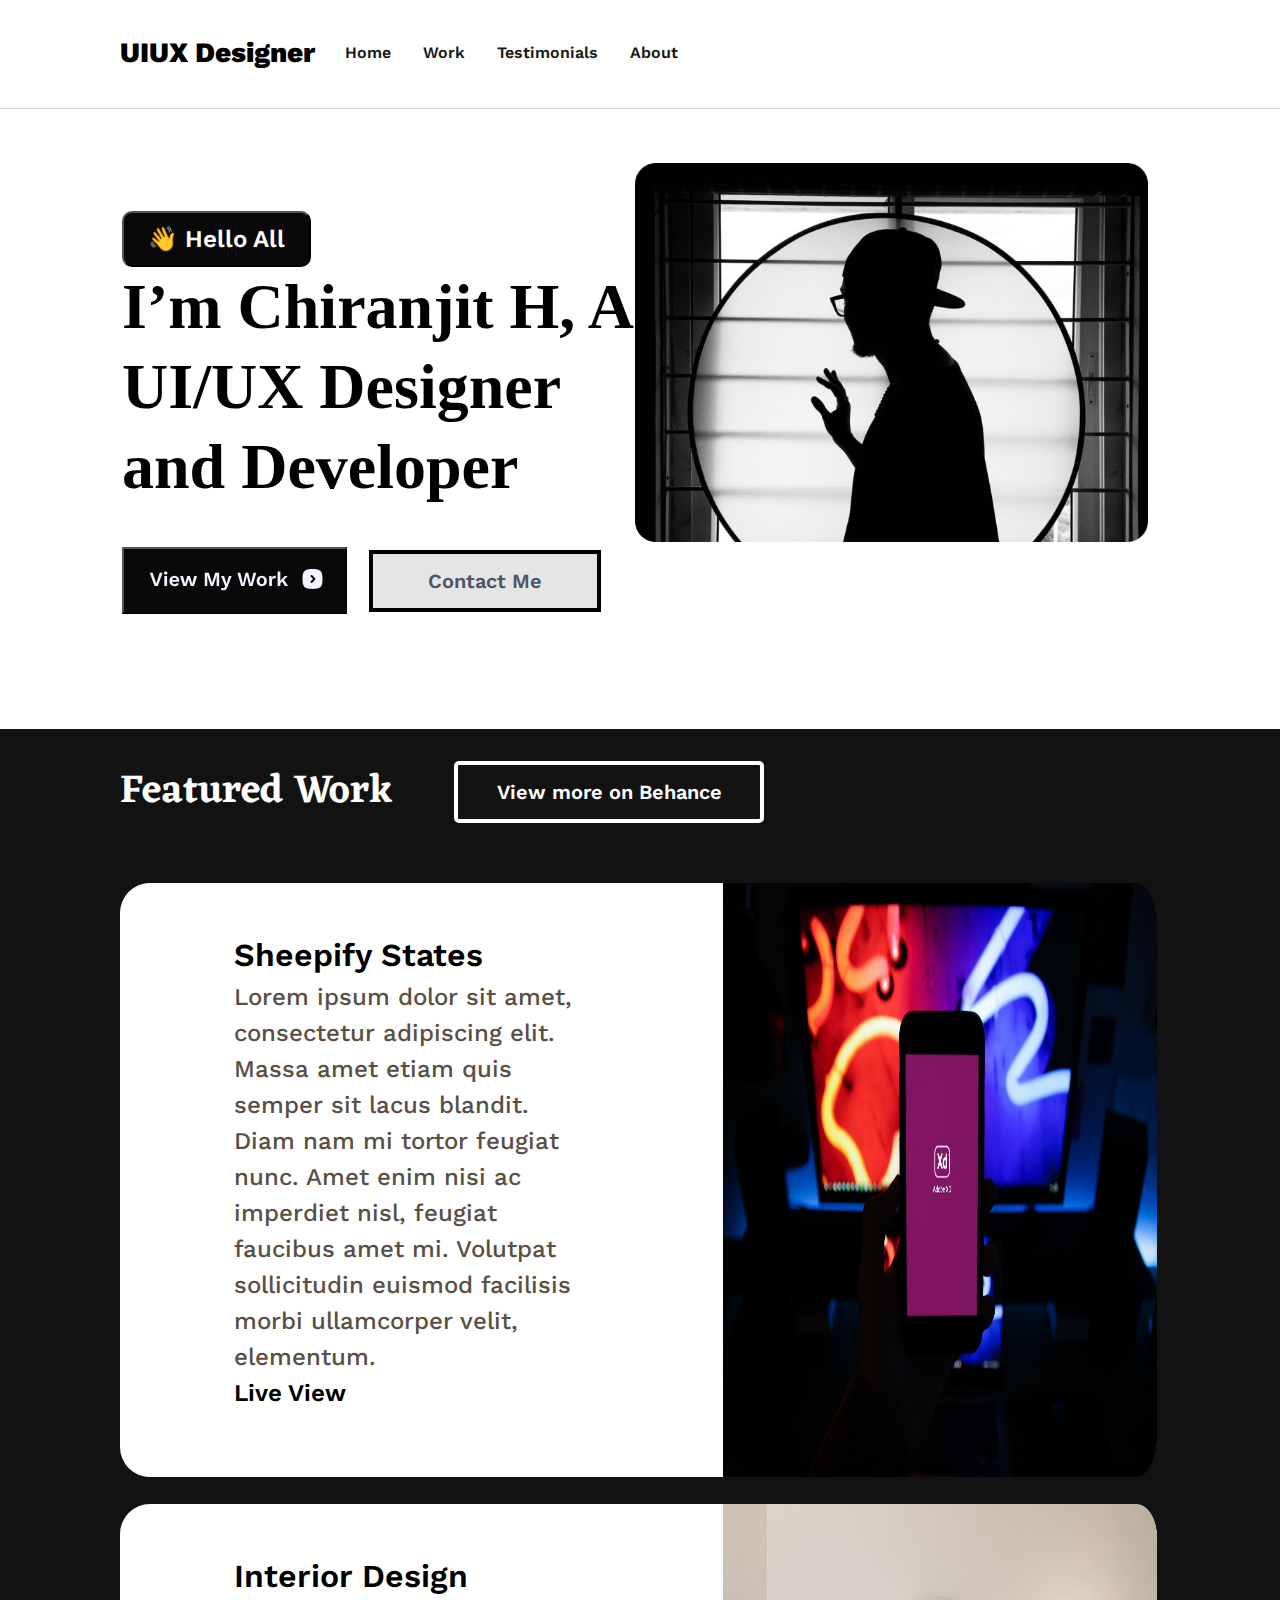
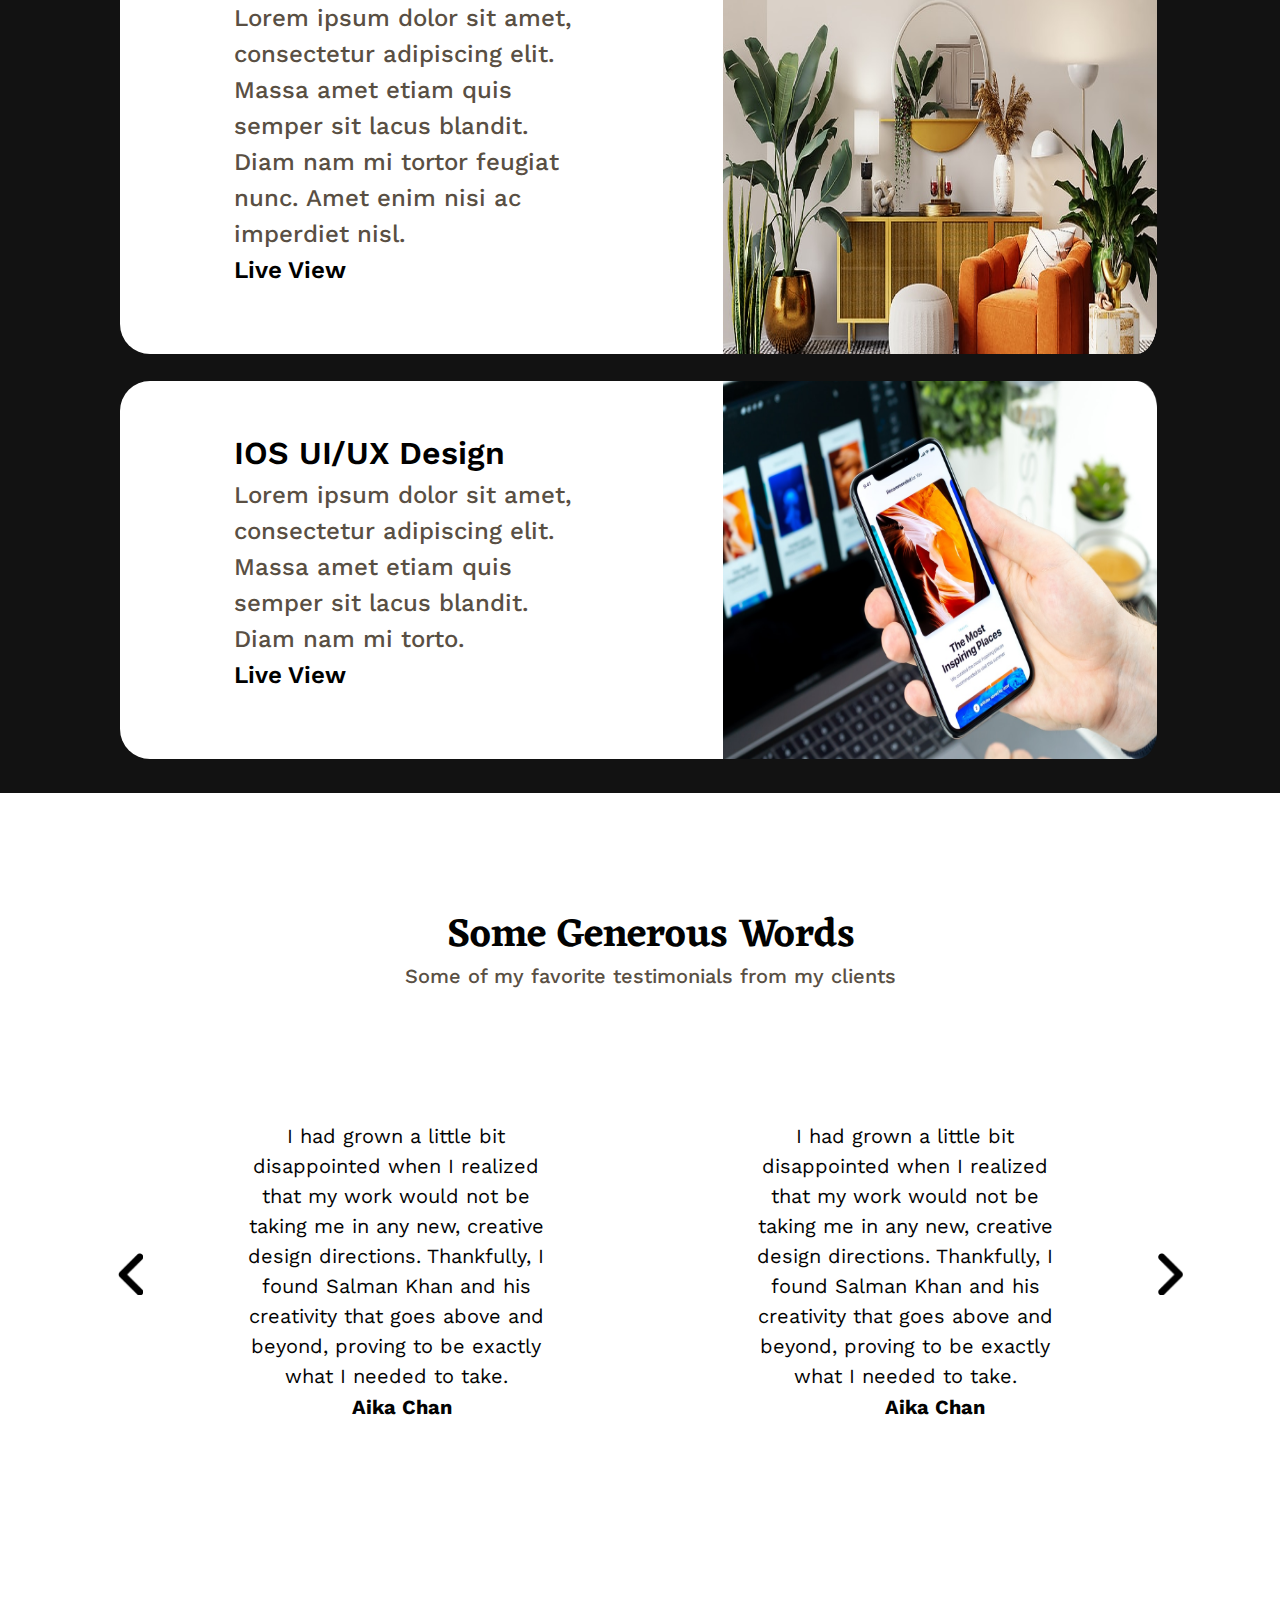
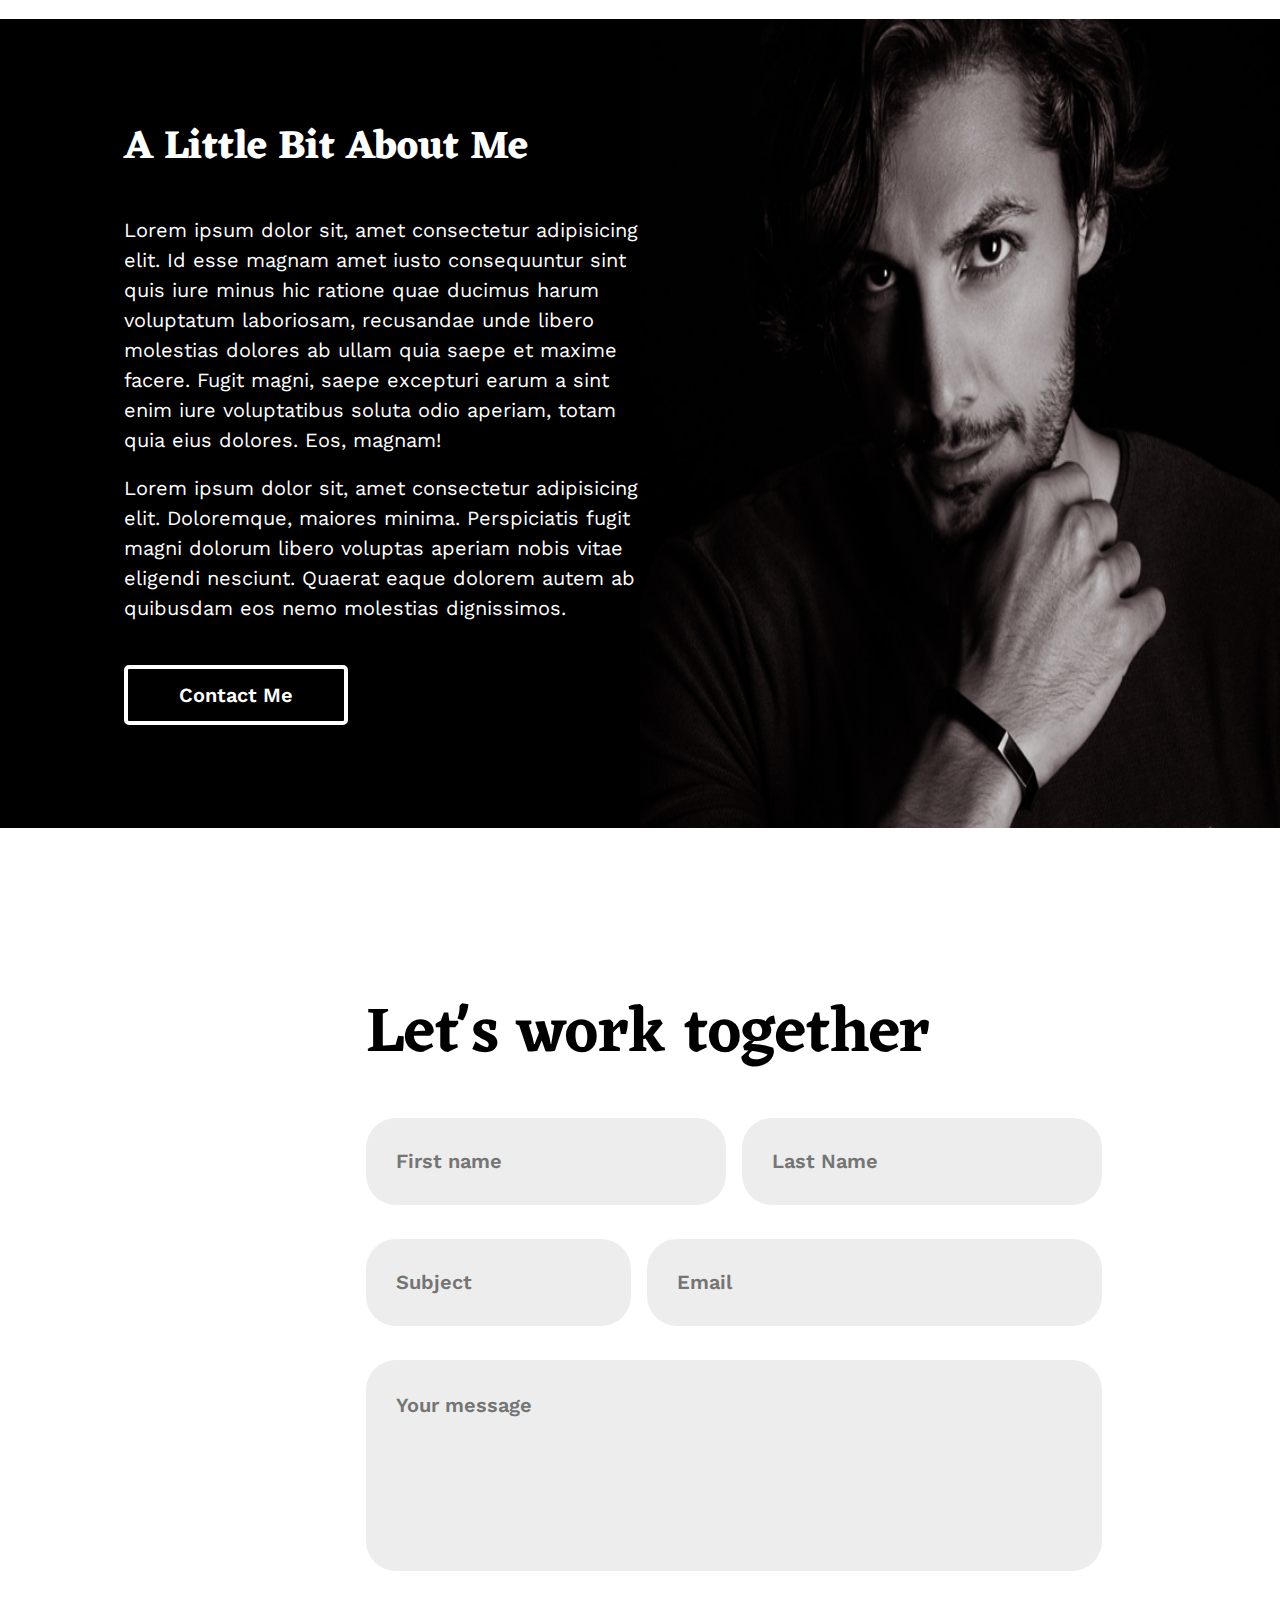
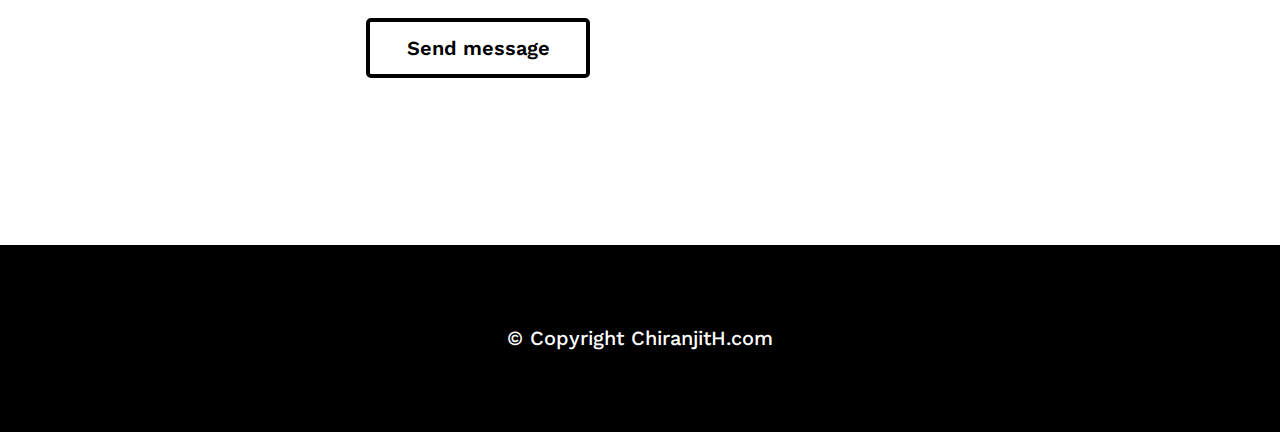
==== commit 9fd697c7: "Ejercicio colaborativo completado" ====
--- a/index.html
+++ b/index.html
@@ -165,6 +165,7 @@
           </article>
         </section>
       </section>
+
       <section class="about-me">
         <div class="about-me-descripcion">
           <h2 class="title-about-me">A Little Bit About Me</h2>
@@ -172,16 +173,20 @@
             iure minus hic ratione quae ducimus harum voluptatum laboriosam, recusandae unde libero molestias dolores ab
             ullam quia saepe et maxime facere. Fugit magni, saepe excepturi earum a sint enim iure voluptatibus soluta
             odio aperiam, totam quia eius dolores. Eos, magnam!</p>
+          <br />
           <p>Lorem ipsum dolor sit, amet consectetur adipisicing elit. Doloremque, maiores minima. Perspiciatis fugit
             magni dolorum libero voluptas aperiam nobis vitae eligendi nesciunt. Quaerat eaque dolorem autem ab
             quibusdam eos nemo molestias dignissimos.</p>
           <button class="contact-me" type="submit">Contact Me</button>
         </div>
+        <div class="cont-foto-about">
         <img class="foto-about-me" src="./img/foto.png" alt="foto-about-me">
-      </section>
-
-      <section class="work-together">
+        </div>
+      </section>
+
+      <section class="work-together-container">
         <h2 class="titulo-work-together">Let's work together </h2>
+        <div class="work-together">
         <div class="input-grupo1">
           <input class="input-first-name" type="text" placeholder="First name">
           <input class="input-last-name" type="text" placeholder="Last Name">
@@ -193,12 +198,17 @@
         <div class="text-area">
           <textarea class="input-text-area" rows="5" placeholder="Your message"></textarea>
         </div>
+        </div>
         <button class="send-message" type="submit">Send message</button>
       </section>
+      
     </main>
 
-
-  </div>
+    <footer>
+        <div class="footer">
+            <p class="footer-text">&copy; Copyright ChiranjitH.com</p>
+        </div> 
+    </footer>
 </body>
 
 </html>--- a/style.css
+++ b/style.css
@@ -297,15 +297,17 @@
 }
 
 .about-me {
-  max-width: 1728px;
   background-color: black;
   display: flex;
+  max-width:1728px;
 }
 
 .about-me-descripcion {
-  margin-left: 124px;
-  margin-top: 104px;
-  margin-bottom: 103px;
+    width:50%;
+    padding-left: 124px;
+    padding-top: 104px;
+    padding-bottom: 103px;
+  
 }
 
 .title-about-me {
@@ -319,16 +321,20 @@
 
 .about-me-descripcion p {
   color: white;
-  font-family: "Work Sans", sans-serif;
+  font-family: var(--fuente-principal);
   letter-spacing: 2%;
   line-height: 150%;
   font-size: 20px;
-  width: 732px;
+  /*732px*/
+}
+
+.cont-foto-about {
+    width:50%;
 }
 
 .foto-about-me {
-  width: 856px;
-  height: 731px;
+  width: 100%;  /*856px*/
+  height: 100%; /*731px*/
 }
 
 .contact-me {
@@ -337,7 +343,7 @@
   color: white;
   background-color: black;
   border-radius: 5px;
-  font-family: "Work Sans", sans-serif;
+  font-family: var(--fuente-principal);
   font-size: 20px;
   font-weight: 600;
   border: 4px solid white;
@@ -345,11 +351,14 @@
 }
 
 .titulo-work-together {
-  font-family: "Eczar", sans-serif;
+  font-family: var(--fuente-secundaria);
   font-size: 64px;
   line-height: 125%;
   letter-spacing: 2%;
   font-weight: 600;
+  margin-top: 167px;
+  margin-bottom:43px;
+  margin-left:28.6%;
 }
 
 .input-first-name,
@@ -360,7 +369,7 @@
   border-radius: 30px;
   border: none;
   background-color: rgba(196, 196, 196, 0.3);
-  font-family: "Work Sans", sans-serif;
+  font-family: var(--fuente-principal);
   font-size: 20px;
   line-height: 150%;
   font-weight: 600;
@@ -390,6 +399,7 @@
 .input-text-area {
   width: 736px;
   height: 211px;
+  resize:none;
 }
 
 .send-message {
@@ -398,15 +408,43 @@
   color: black;
   background-color: white;
   border-radius: 5px;
-  font-family: "Work Sans", sans-serif;
+  font-family: var(--fuente-principal);
   font-size: 20px;
   font-weight: 600;
   border: 4px solid black;
+  margin-top: 43px;
+  margin-bottom:167px;
+  margin-left: 28.6%;
 }
 
 .work-together {
-  display: inline-block;
-}
-
-.input-grupo1 {
-}
+    width:736px;
+    display:flex;
+    flex-direction: column;
+    justify-content: space-between;
+    align-items: center;
+    gap: 34px;
+    margin-left:28.6%;
+}
+
+.input-grupo1, .input-grupo2 {
+    display:flex;
+    gap:16px;
+}
+
+.footer {
+    display:flex;
+    justify-content: center;
+    align-items: center;
+    width:100%;
+    height:187px;
+    background-color: black;
+}
+
+.footer-text {
+    color:white;
+    font-weight:500;
+    font-family: var(--fuente-principal);
+    font-size:20px;
+    line-height: 150%;
+}
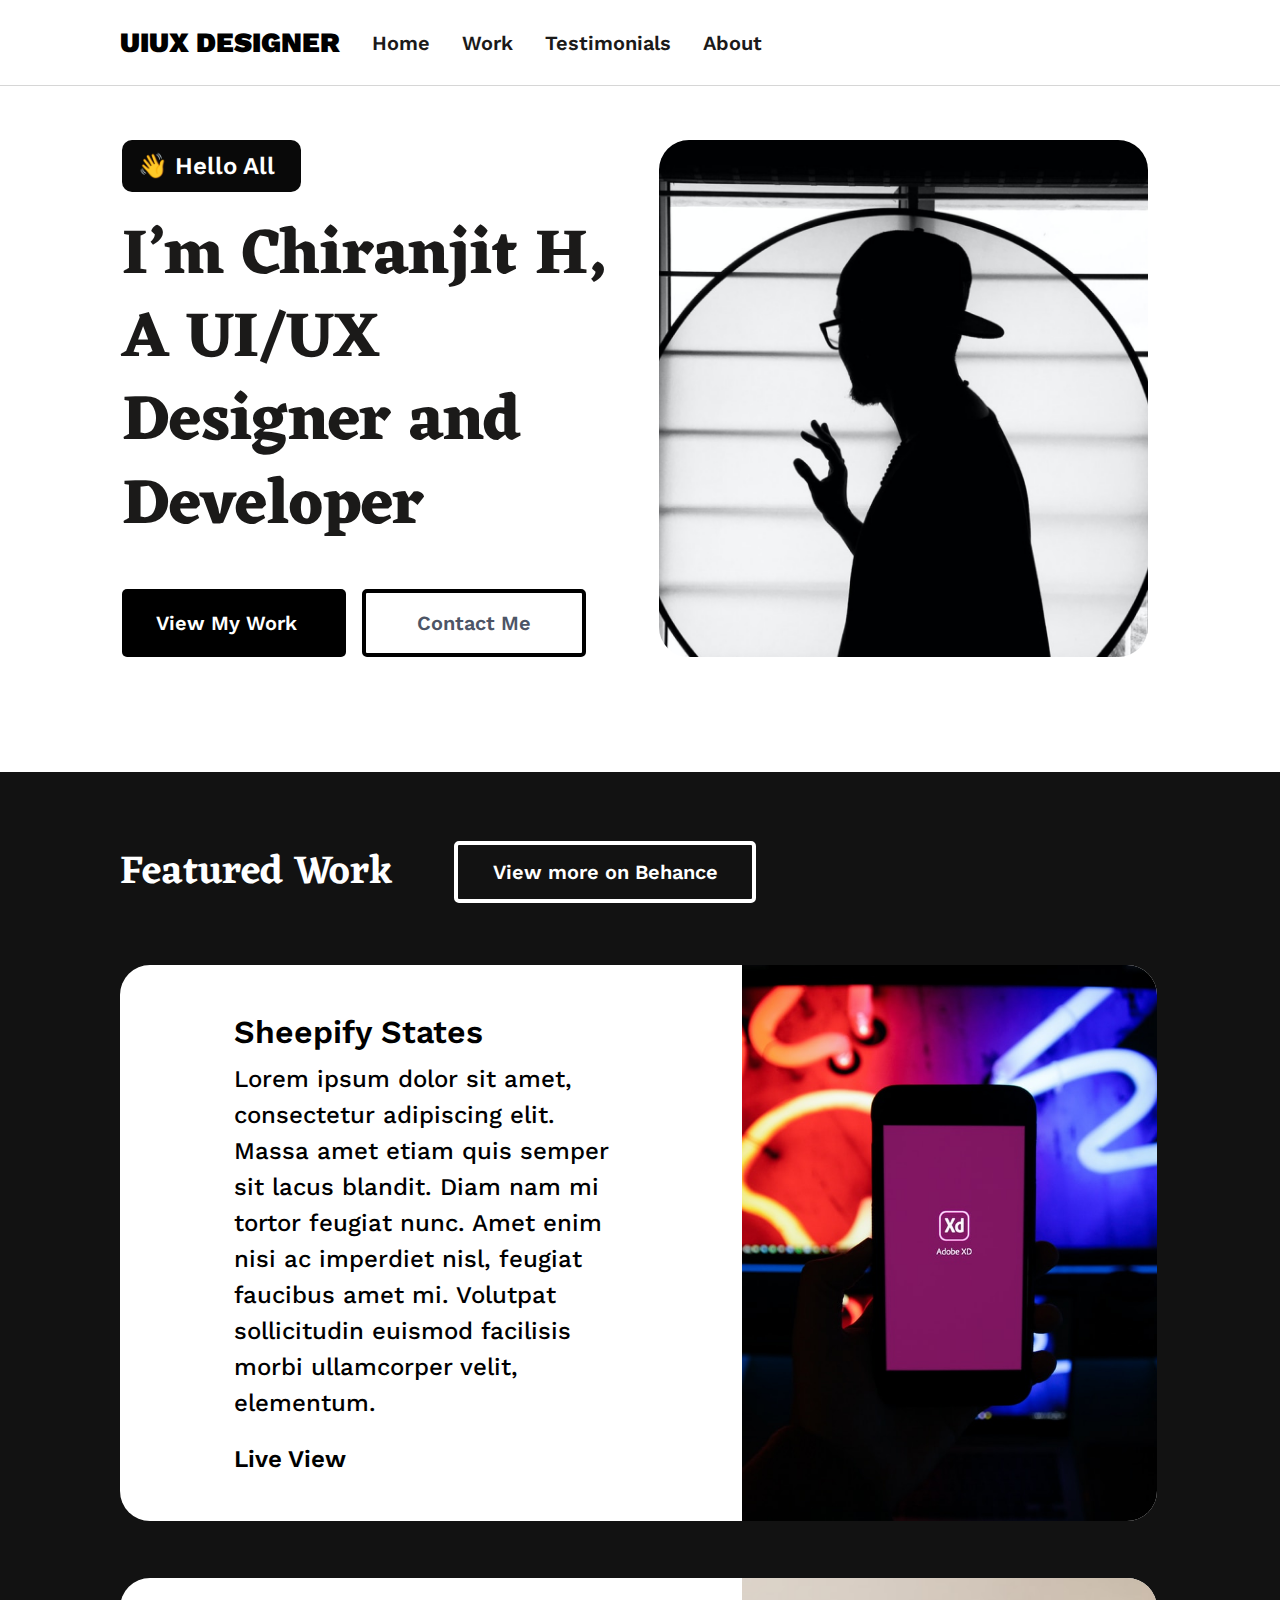
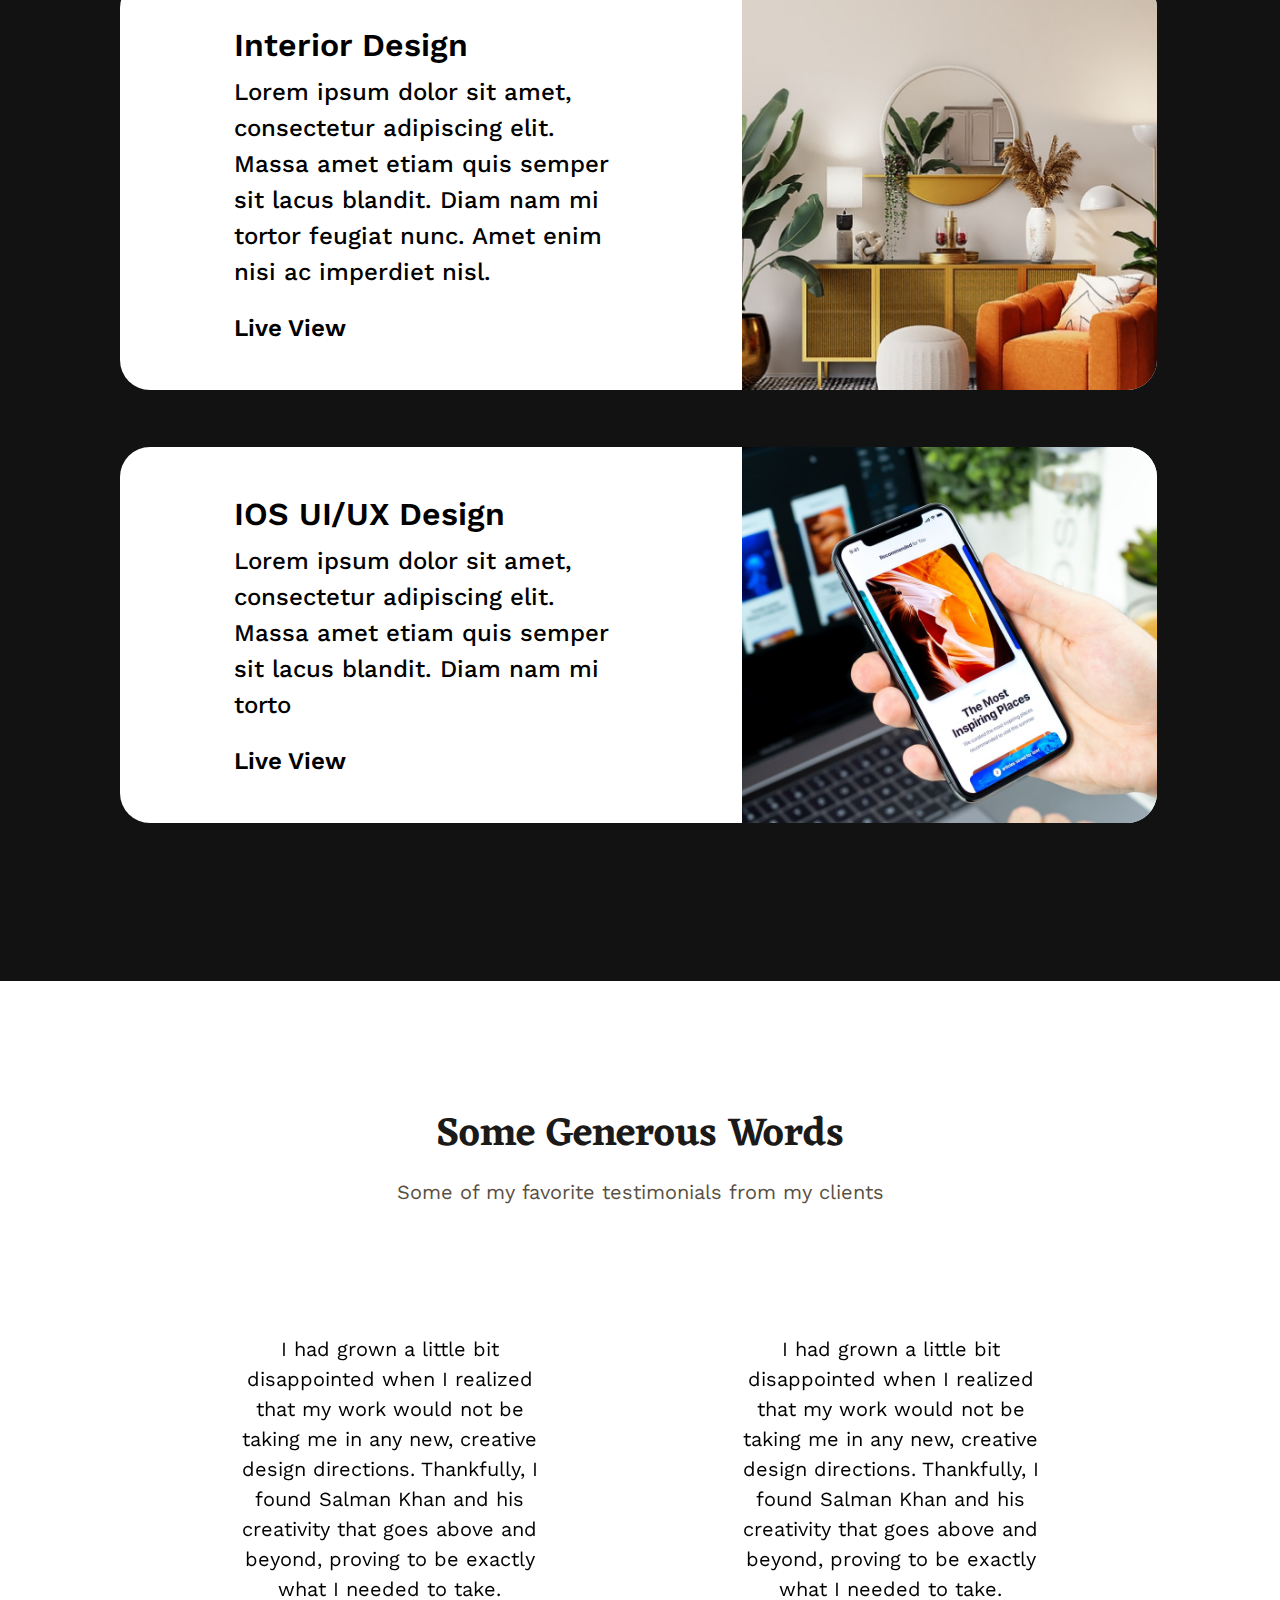
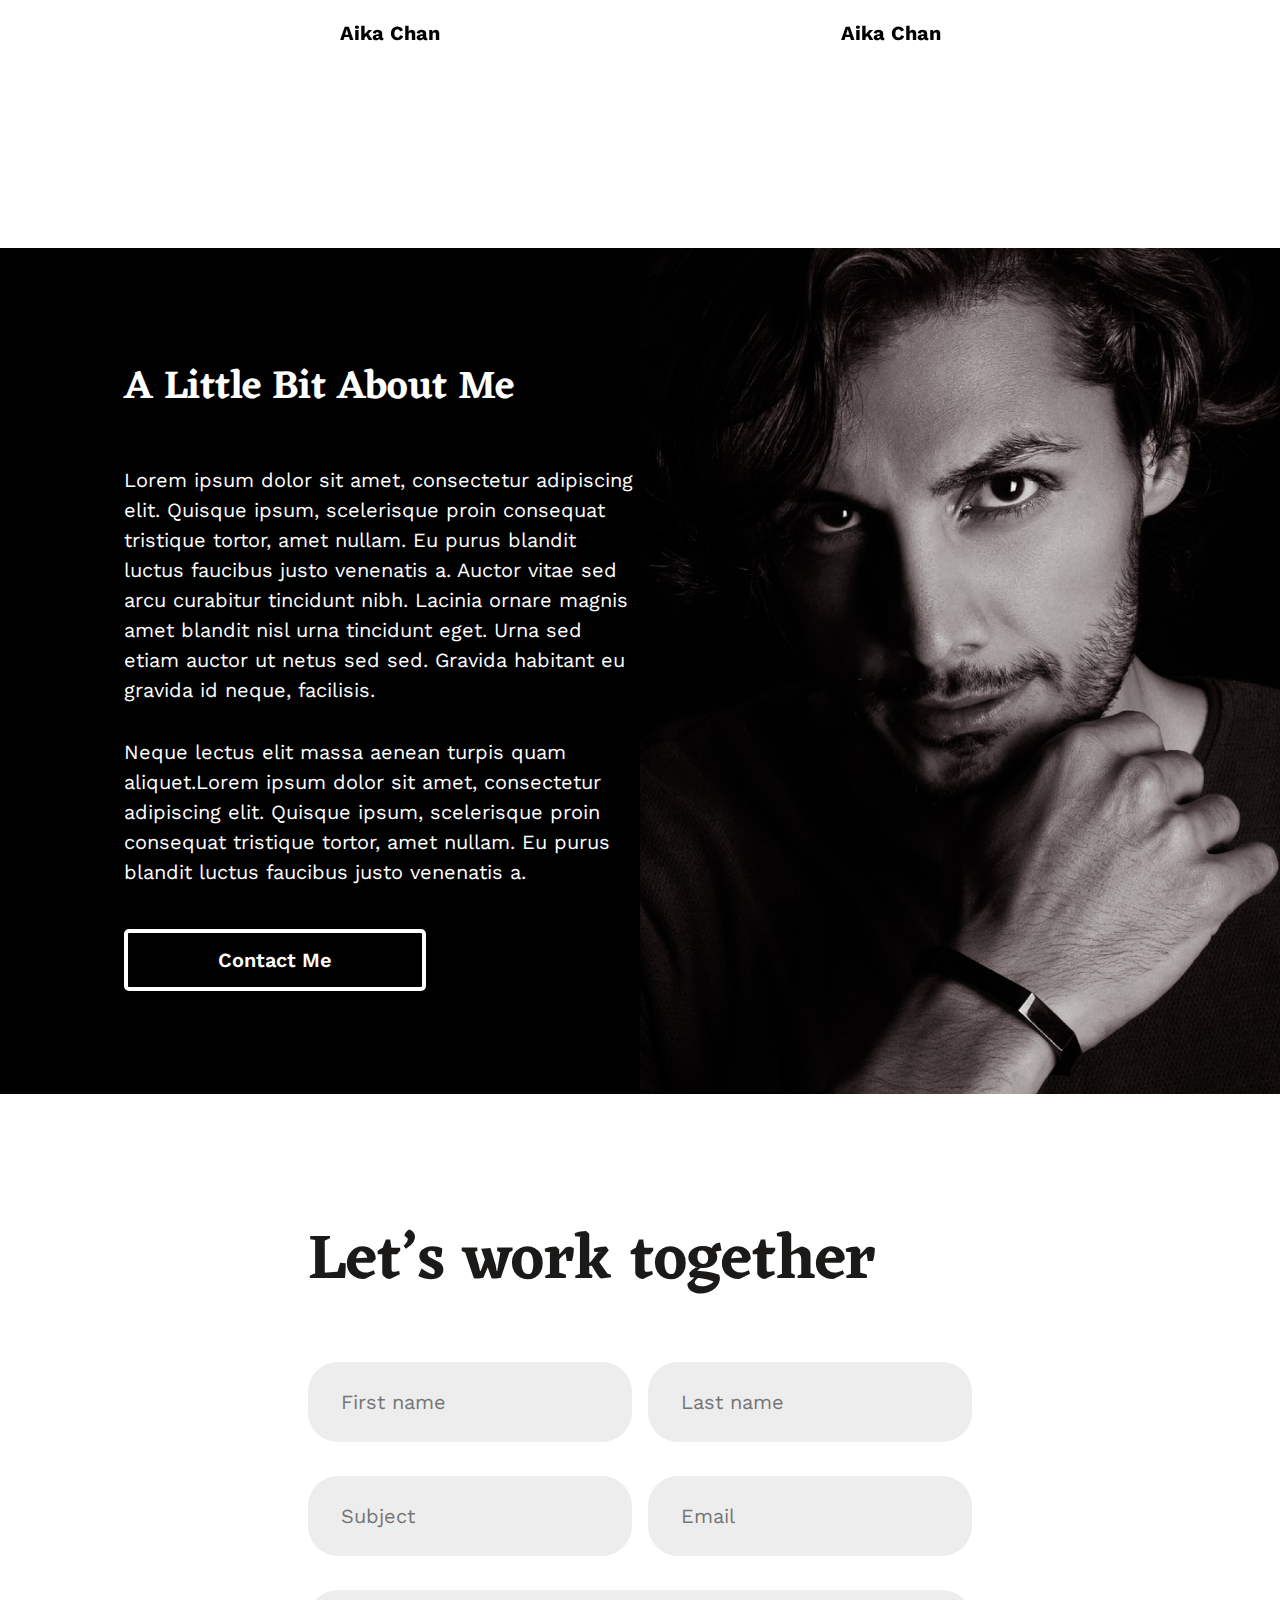
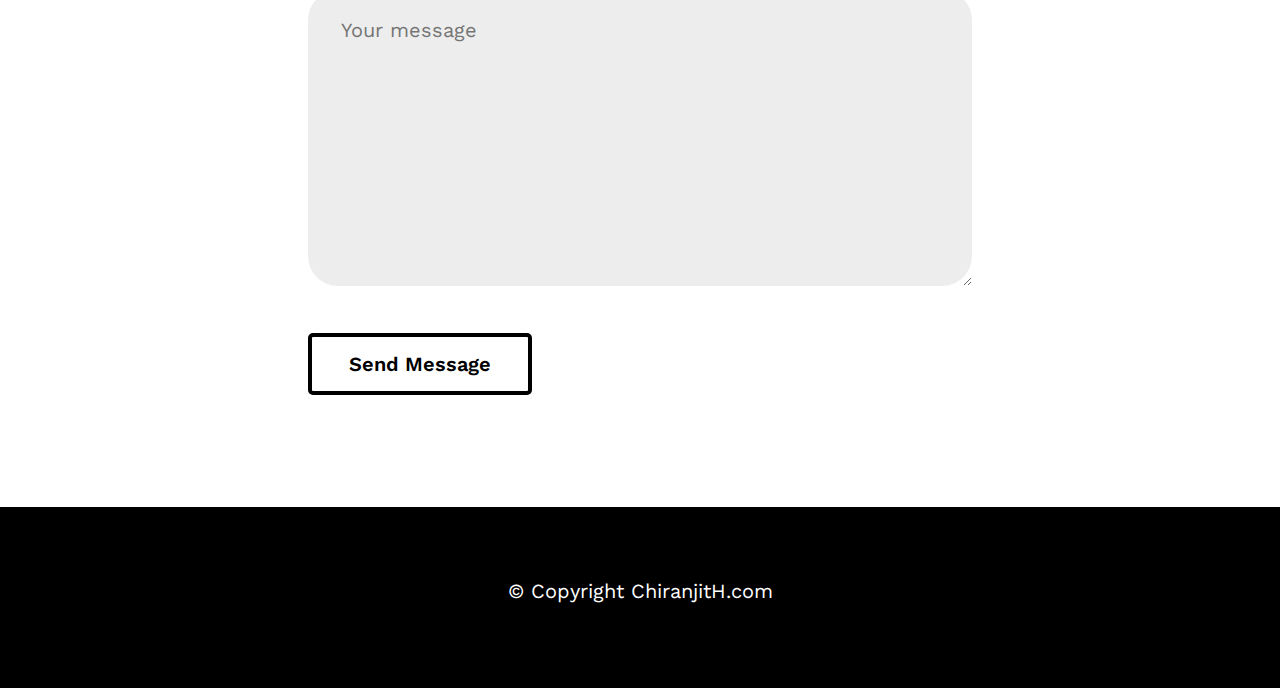
==== commit 93d95086: "Ejercio terminado" ====
--- a/index.html
+++ b/index.html
@@ -2,10 +2,10 @@
 <html lang="en">
 
 <head>
-  <meta charset="UTF-8">
-  <meta http-equiv="X-UA-Compatible" content="IE=edge">
-  <meta name="viewport" content="width=device-width, initial-scale=1.0">
-  <title>Portafolio</title>
+  <meta charset="UTF-8" />
+  <meta http-equiv="X-UA-Compatible" content="IE=edge" />
+  <meta name="viewport" content="width=device-width, initial-scale=1.0" />
+  <link rel="stylesheet" href="./style.css" />
   <link rel="preconnect" href="https://fonts.googleapis.com" />
   <link rel="preconnect" href="https://fonts.gstatic.com" crossorigin />
   <link
@@ -15,200 +15,179 @@
     integrity="sha512-KfkfwYDsLkIlwQp6LFnl8zNdLGxu9YAA1QvwINks4PhcElQSvqcyVLLD9aMhXd13uQjoXtEKNosOWaZqXgel0g=="
     crossorigin="anonymous" referrerpolicy="no-referrer" />
   <title>Portafolio</title>
-  <link rel="stylesheet" href="./style.css">
 </head>
 
 <body>
-
-  <div class="container">
-    <header>
-      <div class="header">
-
-        <div class="header_logo">
-          <p>UIUX Designer</p>
+  <div class="container" id="home">
+    <header class="header__portafolio">
+      <nav class="header__portafolio-navbar">
+        <div class="header__portafolio-nav">
+          <h3 class="header__portafolio-nav__logo">UIUX Designer</h3>
+          <ul class="header__portafolio-nav__items">
+            <li><a href="#home">Home</a></li>
+            <li><a href="#work">Work</a></li>
+            <li><a href="#">Testimonials</a></li>
+            <li><a href="#">About</a></li>
+          </ul>
         </div>
 
-        <div class="header_nav">
-          <nav>
-            <ul>
-              <li><a href="#">Home</a></li>
-              <li><a href="#">Work</a></li>
-              <li><a href="#">Testimonials</a></li>
-              <li><a href="#">About</a></li>
-            </ul>
-          </nav>
+        <div class="header__portafolio-redes">
+          <i class="fa-brands fa-dribbble"></i>
+          <i class="fa-brands fa-instagram"></i>
+          <i class="fa-brands fa-pinterest"></i>
+          <i class="fa-brands fa-linkedin"></i>
+        </div>
+      </nav>
+
+      <section class="header__portafolio-section">
+        <div class="section__portafolio-section_left">
+          <span>👋 Hello All</span>
+          <h1>I’m Chiranjit H, A UI/UX Designer and Developer</h1>
+          <div class="section__portafolio-left_buttons">
+            <button>
+              View My Work <i class="fa-solid fa-square-caret-right"></i>
+            </button>
+
+            <button>Contact Me</button>
+          </div>
+        </div>
+        <div class="section__portafolio-section_right">
+          <img src="./img/header-image.png" alt="Header Image" />
+        </div>
+      </section>
+    </header>
+
+    <section class="featured__work" id="work">
+      <div class="featured__work-title_button">
+        <h2>Featured Work</h2>
+        <button>View more on Behance</button>
+      </div>
+      <article class="featured__work-cards">
+        <div class="featured__work-cards_left">
+          <h3>Sheepify States</h3>
+          <p>
+            Lorem ipsum dolor sit amet, consectetur adipiscing elit. Massa
+            amet etiam quis semper sit lacus blandit. Diam nam mi tortor
+            feugiat nunc. Amet enim nisi ac imperdiet nisl, feugiat faucibus
+            amet mi. Volutpat sollicitudin euismod facilisis morbi ullamcorper
+            velit, elementum.
+          </p>
+          <a href="#">Live View</a>
+        </div>
+        <div class="featured__work-cards_right">
+          <img src="./img/card-img1.png" alt="Imagen Card 1" />
+        </div>
+      </article>
+      <article class="featured__work-cards">
+        <div class="featured__work-cards_left">
+          <h3>Interior Design</h3>
+          <p>
+            Lorem ipsum dolor sit amet, consectetur adipiscing elit. Massa
+            amet etiam quis semper sit lacus blandit. Diam nam mi tortor
+            feugiat nunc. Amet enim nisi ac imperdiet nisl.
+          </p>
+          <a href="#">Live View</a>
+        </div>
+        <div class="featured__work-cards_right">
+          <img src="./img/card-img2.png" alt="Imagen Card 2" />
+        </div>
+      </article>
+      <article class="featured__work-cards">
+        <div class="featured__work-cards_left">
+          <h3>IOS UI/UX Design</h3>
+          <p>
+            Lorem ipsum dolor sit amet, consectetur adipiscing elit. Massa
+            amet etiam quis semper sit lacus blandit. Diam nam mi torto
+          </p>
+          <a href="#">Live View</a>
+        </div>
+        <div class="featured__work-cards_right">
+          <img src="./img/card-img3.png" alt="Imagen Card 3" />
+        </div>
+      </article>
+    </section>
+
+    <section class="section__testimonials">
+      <h2>Some Generous Words</h2>
+      <p>Some of my favorite testimonials from my clients</p>
+      <div class="testimonials">
+        <i class="fa-solid fa-angle-left arrow-left"></i>
+        <i class="fa-solid fa-angle-right arrow-right"></i>
+        <div class="testimonial">
+          <p>
+            I had grown a little bit disappointed when I realized that my work
+            would not be taking me in any new, creative design directions.
+            Thankfully, I found Salman Khan and his creativity that goes above
+            and beyond, proving to be exactly what I needed to take.
+          </p>
+          <span>Aika Chan</span>
+          <div class="testimonial_redes">
+            <i class="fa-brands fa-dribbble"></i>
+            <i class="fa-brands fa-instagram"></i>
+            <i class="fa-brands fa-pinterest"></i>
+            <i class="fa-brands fa-linkedin"></i>
+          </div>
+        </div>
+        <div class="testimonial">
+          <p>
+            I had grown a little bit disappointed when I realized that my work
+            would not be taking me in any new, creative design directions.
+            Thankfully, I found Salman Khan and his creativity that goes above
+            and beyond, proving to be exactly what I needed to take.
+          </p>
+          <span>Aika Chan</span>
+          <div class="testimonial_redes">
+            <i class="fa-brands fa-dribbble"></i>
+            <i class="fa-brands fa-instagram"></i>
+            <i class="fa-brands fa-pinterest"></i>
+            <i class="fa-brands fa-linkedin"></i>
+          </div>
         </div>
       </div>
+    </section>
 
-      <div class="header_iconos">
-        <i class="fa-brands fa-dribbble"></i>
-        <i class="fa-brands fa-instagram"></i>
-        <i class="fa-brands fa-pinterest"></i>
-        <i class="fa-brands fa-linkedin"></i>
+    <section class="section__about">
+      <div class="about__info">
+        <h2>A Little Bit About Me</h2>
+        <p>
+          Lorem ipsum dolor sit amet, consectetur adipiscing elit. Quisque
+          ipsum, scelerisque proin consequat tristique tortor, amet nullam. Eu
+          purus blandit luctus faucibus justo venenatis a. Auctor vitae sed
+          arcu curabitur tincidunt nibh. Lacinia ornare magnis amet blandit
+          nisl urna tincidunt eget. Urna sed etiam auctor ut netus sed sed.
+          Gravida habitant eu gravida id neque, facilisis.
+        </p>
+        <p>
+          Neque lectus elit massa aenean turpis quam aliquet.Lorem ipsum dolor
+          sit amet, consectetur adipiscing elit. Quisque ipsum, scelerisque
+          proin consequat tristique tortor, amet nullam. Eu purus blandit
+          luctus faucibus justo venenatis a.
+        </p>
+        <button>Contact Me</button>
       </div>
-    </header>
-    <main>
-      <section class="section_container">
-        <article class="article_container">
-          <button class="article_container_hello">👋 Hello All</button>
-          <p>I’m Chiranjit H,
-            A UI/UX Designer
-            and Developer</p>
-          <div class="contenedor_button">
-            <button class="contenedor_button1"><img src="./img/svg.svg"></button>
-            <button class="contenedor_button2">Contact Me</button>
-          </div>
-        </article>
-        <article class="article_img">
-          <img src="./img/header-img.png" alt="">
-        </article>
-      </section>
-      <section class="cards">
-        <div class="card_titles">
-          <h3>Featured Work</h3>
-          <span>View more on Behance</span>
+      <div class="about_img"></div>
+    </section>
+
+    <section class="section__contact">
+      <form>
+        <h2>Let’s work together</h2>
+        <div class="campos">
+          <input type="text" placeholder="First name" />
+          <input type="text" placeholder="Last name" />
         </div>
-        <section class="card_conteiner">
-          <article class="card_conteiner-text">
-            <h3>Sheepify States</h3>
-            <p>Lorem ipsum dolor sit amet, consectetur adipiscing elit. Massa amet etiam quis semper sit lacus blandit.
-              Diam nam mi
-              tortor feugiat nunc. Amet enim nisi ac imperdiet nisl, feugiat faucibus amet mi. Volutpat sollicitudin
-              euismod facilisis
-              morbi ullamcorper velit, elementum.</p>
-            <span>Live View</span>
-          </article>
-          <article class="card_conteiner-img">
-            <img src="./img/card_telefono.png" alt="Sheepify States">
-          </article>
-        </section>
-
-        <section class="card_conteiner">
-          <article class="card_conteiner-text">
-            <h3>Interior Design</h3>
-            <p>Lorem ipsum dolor sit amet, consectetur adipiscing elit. Massa amet etiam quis semper sit lacus blandit.
-              Diam nam mi
-              tortor feugiat nunc. Amet enim nisi ac imperdiet nisl.</p>
-            <span>Live View</span>
-          </article>
-          <article class="card_conteiner-img">
-            <img src="./img/card_casa.png" alt="Interior Design">
-          </article>
-        </section>
-        <section class="card_conteiner">
-          <article class="card_conteiner-text">
-            <h3>IOS UI/UX Design</h3>
-            <p>Lorem ipsum dolor sit amet, consectetur adipiscing elit. Massa amet etiam quis semper sit lacus blandit.
-              Diam nam mi
-              torto.</p>
-            <span>Live View</span>
-          </article>
-          <article class="card_conteiner-img">
-            <img src="./img/card-ois.png" alt="UI/UX Design">
-          </article>
-        </section>
-      </section>
-      <section class="carrucel">
-        <div class="carrucel_title">
-          <h3>Some Generous Words</h3>
-          <span>Some of my favorite testimonials from my clients</span>
+        <div class="campos dos">
+          <input type="text" placeholder="Subject" />
+          <input type="text" placeholder="Email" />
         </div>
-        <section class="carrucel_container">
-
-          <article class="carrucel_container-left">
-
-            <div class="carrucel_container-left-img">
-              <img src="./img/anterior.png" alt="anterior">
-            </div>
-
-            <div class="carrucel_container_left-text">
-
-              <p>I had grown a little bit disappointed when I realized that my work would not be taking me in any new,
-                creative design
-                directions. Thankfully, I found Salman Khan and his creativity that goes above and beyond, proving to be
-                exactly
-                what I
-                needed to take.</p>
-              <span>Aika Chan</span>
-
-
-
-              <div class="carrucel_iconos">
-                <i class="fa-brands fa-dribbble"></i>
-                <i class="fa-brands fa-instagram"></i>
-                <i class="fa-brands fa-pinterest"></i>
-                <i class="fa-brands fa-linkedin"></i>
-              </div>
-            </div>
-
-          </article>
-          <article class="carrucel_container-right">
-
-            <div class="carrucel_container_right-text">
-              <p>I had grown a little bit disappointed when I realized that my work would not be taking me in any new,
-                creative design
-                directions. Thankfully, I found Salman Khan and his creativity that goes above and beyond, proving to be
-                exactly
-                what I
-                needed to take.</p>
-              <span>Aika Chan</span>
-              <div class="carrucel_iconos">
-                <i class="fa-brands fa-dribbble"></i>
-                <i class="fa-brands fa-instagram"></i>
-                <i class="fa-brands fa-pinterest"></i>
-                <i class="fa-brands fa-linkedin"></i>
-              </div>
-            </div>
-            <div class="carrucel_container_right-img">
-              <img src="./img/despues.png" alt="despues">
-            </div>
-          </article>
-        </section>
-      </section>
-
-      <section class="about-me">
-        <div class="about-me-descripcion">
-          <h2 class="title-about-me">A Little Bit About Me</h2>
-          <p>Lorem ipsum dolor sit, amet consectetur adipisicing elit. Id esse magnam amet iusto consequuntur sint quis
-            iure minus hic ratione quae ducimus harum voluptatum laboriosam, recusandae unde libero molestias dolores ab
-            ullam quia saepe et maxime facere. Fugit magni, saepe excepturi earum a sint enim iure voluptatibus soluta
-            odio aperiam, totam quia eius dolores. Eos, magnam!</p>
-          <br />
-          <p>Lorem ipsum dolor sit, amet consectetur adipisicing elit. Doloremque, maiores minima. Perspiciatis fugit
-            magni dolorum libero voluptas aperiam nobis vitae eligendi nesciunt. Quaerat eaque dolorem autem ab
-            quibusdam eos nemo molestias dignissimos.</p>
-          <button class="contact-me" type="submit">Contact Me</button>
-        </div>
-        <div class="cont-foto-about">
-        <img class="foto-about-me" src="./img/foto.png" alt="foto-about-me">
-        </div>
-      </section>
-
-      <section class="work-together-container">
-        <h2 class="titulo-work-together">Let's work together </h2>
-        <div class="work-together">
-        <div class="input-grupo1">
-          <input class="input-first-name" type="text" placeholder="First name">
-          <input class="input-last-name" type="text" placeholder="Last Name">
-        </div>
-        <div class="input-grupo2">
-          <input class="input-subject" type="text" placeholder="Subject">
-          <input class="input-email" type="email" placeholder="Email">
-        </div>
-        <div class="text-area">
-          <textarea class="input-text-area" rows="5" placeholder="Your message"></textarea>
-        </div>
-        </div>
-        <button class="send-message" type="submit">Send message</button>
-      </section>
-      
-    </main>
+        <textarea rows="10" placeholder="Your message"></textarea>
+        <button>Send Message</button>
+      </form>
+    </section>
 
     <footer>
-        <div class="footer">
-            <p class="footer-text">&copy; Copyright ChiranjitH.com</p>
-        </div> 
+      <p>© Copyright ChiranjitH.com</p>
     </footer>
+  </div>
 </body>
 
 </html>--- a/style.css
+++ b/style.css
@@ -19,432 +19,449 @@
   margin: 0;
 }
 
+body {
+  font-family: var(--fuente-principal);
+}
+
+h1,
+h2 {
+  font-family: var(--fuente-secundaria);
+  color: #1b1a19;
+}
+
 .container {
   max-width: 1728px;
   width: 100%;
   margin: 0 auto;
 }
 
-/* i {
+.header__portafolio {
+  margin-top: 86px;
+}
+
+.header__portafolio-navbar {
+  display: flex;
+  flex-direction: column;
+  align-items: center;
+  padding: 26px 120px;
+  border-bottom: 1px solid rgba(0, 0, 0, 0.16);
+  gap: 2rem;
+}
+
+@media (min-width: 1100px) {
+  .header__portafolio-navbar {
+    position: fixed;
+    max-width: 1728px;
+    width: 100%;
+    justify-content: space-between;
+    flex-direction: row;
+    margin: 0 auto;
+    gap: 0;
+    background-color: #fff;
+    top: 0;
+  }
+}
+
+.header__portafolio-nav {
+  display: flex;
+  flex-direction: column;
+  align-items: center;
+  gap: 1rem;
+}
+
+@media (min-width: 800px) {
+  .header__portafolio-nav {
+    flex-direction: row;
+    gap: 2rem;
+  }
+}
+
+.header__portafolio-nav__logo {
+  font-weight: 900;
+  text-transform: uppercase;
+  font-size: 28px;
+  text-align: center;
+}
+
+.header__portafolio-nav__items {
+  display: flex;
+  gap: 2rem; /* 1rem=16px*/
+}
+
+.header__portafolio-nav__items li {
+  list-style: none;
+}
+
+.header__portafolio-nav__items li a {
+  text-decoration: none;
+  font-size: 20px;
+  font-weight: 600;
+  color: #1b1a19;
+  transition: font-size 0.3s ease-in-out;
+}
+.header__portafolio-nav__items li a:hover {
+  font-size: 25px;
+  transition: font-size 0.3s ease-in-out;
+}
+
+.header__portafolio-redes {
+  display: flex;
+  gap: 24px;
+}
+
+.header__portafolio-redes i {
+  font-size: 1.5rem;
   color: #4d5566;
-  font-size: 20px;
-} */
-header {
-  padding: 32px 122.67px 34px 120px;
-  display: flex;
-  justify-content: space-between;
-  border-bottom: 1px solid rgba(0, 0, 0, 0.16);
-}
-.header {
+  transition: font-size 0.3s ease-in-out;
+}
+.header__portafolio-redes i:hover {
+  cursor: pointer;
+  color: #1b1a19;
+  font-size: 28px;
+  transition: font-size 0.3s ease-in-out;
+}
+
+/* HEADER - SECTION */
+
+.header__portafolio-section {
+  display: flex;
+  padding: 54px 132px 115px 122px;
+  gap: 3rem;
+}
+
+.section__portafolio-section_left {
+  width: 50%;
+}
+
+.section__portafolio-section_left span {
+  display: block;
+  max-width: 179px;
+  background-color: #090909;
+  color: var(--color-blanco);
+  padding: 12px 16px;
+  font-weight: 600;
+  font-size: 24px;
+  border-radius: 10px;
+  margin-bottom: 24px;
+}
+.section__portafolio-section_left h1 {
+  font-size: 64px;
+  line-height: 1.3;
+  max-width: 549px;
+  margin-bottom: 40px;
+}
+
+.section__portafolio-left_buttons {
   display: flex;
   gap: 16px;
+}
+
+.section__portafolio-left_buttons button {
+  font-size: 20px;
+  padding: 18px;
+  width: 224px;
+  border: none;
+  border-radius: 5px;
+  font-weight: 600;
+  font-family: inherit;
+  display: flex;
   align-items: center;
-}
-.header_logo p {
-  font-family: var(--fuente-principal);
-  font-size: 28px;
-  font-weight: 800;
-  line-height: 42px;
-  margin-right: 14px;
-}
-.header_nav nav ul {
-  display: flex;
-  gap: 32px;
-  font-family: var(--fuente-principal);
-  font-weight: 600;
-  line-height: 30px;
-}
-.header_nav nav ul li {
-  list-style: none;
-}
-.header_nav nav ul li a {
-  text-decoration: none;
-  color: #1b1a19;
-}
-
-.header_iconos i {
-  font-size: 32px;
-  margin-left: 29.33px;
+  justify-content: center;
+  gap: 1rem;
+}
+.section__portafolio-left_buttons button:first-of-type {
+  color: white;
+  background-color: #000;
+}
+.section__portafolio-left_buttons button:last-of-type {
   color: #4d5566;
-}
-.section_container {
-  max-width: 1728px;
-  padding-left: 122px;
-  padding-right: 132px;
-  display: flex;
-}
-
-.article_container {
-  margin-top: 102px;
+  background-color: transparent;
+  border: 4px solid #000;
+}
+
+.section__portafolio-section_right {
   width: 50%;
-}
-.article_img {
-  width: 50%;
-  margin-top: 54px;
-}
-.article_img img {
-  width: 100%;
-}
-.article_container p {
-  font-weight: 600;
-  font-size: 64px;
-  line-height: 80px;
-}
-.article_container .article_container_hello {
-  padding: 12px 24px;
-  background-color: #090909;
-  color: var(--color-blanco);
-  font-weight: 600;
-  font-size: 24px;
-  font-family: var(--fuente-principal);
-  border-radius: 10px;
-}
-.contenedor_button {
-  margin-top: 40px;
-  display: flex;
+  border-radius: 30px;
+  overflow: hidden;
+}
+.section__portafolio-section_right img {
+  width: 100%;
+  height: 100%;
+  object-fit: cover;
+}
+
+/* FEATURED WORK */
+.featured__work {
+  padding: 65px 123px 158px 120px;
+  background-color: var(--color-primario);
+}
+
+.featured__work-title_button {
+  display: flex;
+  gap: 61px;
   align-items: center;
-}
-.article_container .contenedor_button .contenedor_button1 {
-  font-family: var(--fuente-principal);
-  font-weight: 600;
-  background-color: #090909;
-  padding: 15px 20px 15px 24.5px;
-  text-align: center;
-  margin-right: 22px;
-}
-.contenedor_button .contenedor_button2 {
-  background-color: #090909;
-  padding: 15px 20px 15px 24.5px;
-  text-align: center;
-  font-family: var(--fuente-principal);
-  font-weight: 600;
-  color: #4d5566;
-  background-color: #e5e5e5;
-  padding: 15px 55px;
-  font-size: 20px;
-  border: 4px solid #000000;
-}
-.cards {
-  max-width: 1728px;
-  padding: 32px 122.67px 34px 120px;
-  margin-top: 115px;
-  background: var(--color-primario);
-  font-family: var(--fuente-principal);
-}
-.card_conteiner-text {
-  width: 58.6%;
-}
-.card_conteiner-img {
-  width: 42.4%;
-}
-.card_conteiner-img img {
-  width: 100%;
-  height: 100%;
-}
-.card_conteiner {
-  margin-top: 27px;
-  display: flex;
-  width: 100%;
-}
-.card_titles {
-  display: flex;
-  align-items: center;
-  gap: 61px;
-  margin-bottom: 60px;
-}
-.card_titles span {
-  color: var(--color-blanco);
+  margin-bottom: 57px;
+}
+.featured__work-title_button h2 {
+  color: var(--color-blanco);
+  font-size: 40px;
+  font-weight: 600;
+  text-align: center;
+}
+.featured__work-title_button button {
+  color: var(--color-blanco);
+  background-color: transparent;
+  font-family: inherit;
+  padding: 15px 0;
+  font-size: 20px;
+  font-weight: 600;
+  max-width: 302px;
+  width: 100%;
   border: 4px solid var(--color-blanco);
   border-radius: 5px;
-  font-size: 20px;
-  padding: 15px 38.5px;
-  font-weight: 600;
-}
-.card_titles h3 {
-  font-weight: 600;
+  cursor: pointer;
+  transition: all 0.3s ease-in-out;
+}
+.featured__work-title_button button:hover {
+  color: var(--color-primario);
+  background-color: white;
+  transition: all 0.3s ease-in-out;
+}
+
+.featured__work-cards {
+  border-radius: 30px;
+  overflow: hidden;
+  display: flex;
+  background-color: #fff;
+  margin-bottom: 57px;
+}
+
+.featured__work-cards:last-of-type {
+  margin-bottom: 0;
+}
+
+.featured__work-cards_left {
+  width: 60%;
+  padding: 48px 124px 48px 114px;
+  display: flex;
+  flex-direction: column;
+  justify-content: center;
+}
+
+.featured__work-cards_left h3 {
+  font-size: 2rem;
+  font-weight: 600;
+  margin-bottom: 10px;
+}
+
+.featured__work-cards_left p {
+  font-weight: 500;
+  font-size: 24px;
+  line-height: 1.5;
+  margin-bottom: 24px;
+}
+
+.featured__work-cards_left a {
+  text-decoration: none;
+  color: #000;
+  font-size: 24px;
+  font-weight: 600;
+}
+
+.featured__work-cards_right {
+  width: 40%;
+}
+
+.featured__work-cards_right img {
+  display: block;
+  width: 100%;
+  height: 100%;
+  object-fit: cover;
+}
+
+/* SECTION TESTIMONIALS */
+.section__testimonials {
+  padding: 118px 229px 185px;
+}
+
+.section__testimonials h2 {
+  text-align: center;
   font-size: 40px;
-  color: #fffefc;
-  font-family: var(--fuente-secundaria);
-  line-height: 50px;
-}
-.card_conteiner-text {
-  width: 58.6%;
-  margin: 0;
-  background-color: var(--color-blanco);
-  border-top-left-radius: 30px;
-  border-bottom-left-radius: 30px;
-  padding: 48px 140px 66px 114px;
-}
-.card_conteiner-text h3 {
-  font-size: 32px;
-  font-weight: 600;
-  line-height: 48px;
-  color: #000000;
-}
-.card_conteiner-text p {
-  color: var(--color-parrafo);
-  font-size: 24px;
-  line-height: 36px;
-  font-weight: 500;
-}
-.card_conteiner-text span {
-  color: #000000;
-  font-size: 24px;
-  font-weight: 600;
-  line-height: 36px;
-}
-.carrucel {
-  max-width: 1728px;
-  margin: 118px 96.67px 187.67px 118px;
-}
-.carrucel_title {
-  width: 100%;
-  display: flex;
-  flex-direction: column;
+  font-weight: 600;
+  margin-bottom: 10px;
+}
+.section__testimonials > p {
+  text-align: center;
+  font-size: 20px;
+  color: #594f43;
+  font-weight: 400;
+  margin-bottom: 130px;
+}
+
+.testimonials {
+  display: flex;
+  gap: 180px;
+  position: relative;
+}
+
+.arrow-left,
+.arrow-right {
+  position: absolute;
+  font-size: 4rem;
+  cursor: pointer;
+}
+
+.arrow-left {
+  left: -150px;
+}
+.arrow-right {
+  right: -150px;
+}
+
+.testimonial {
+  text-align: center;
+}
+
+.testimonial p {
+  font-size: 20px;
+  line-height: 1.5;
+  color: #000;
+  margin-bottom: 17px;
+}
+
+.testimonial span {
+  font-size: 20px;
+  font-weight: 700;
+}
+
+.testimonial .testimonial_redes {
+  display: flex;
+  gap: 24px;
+  font-size: 1.5rem;
+  justify-content: center;
+  margin-top: 18px;
+}
+
+/* SECTION ABOUT */
+.section__about {
+  background-color: #000;
+  color: var(--color-blanco);
+  display: flex;
+}
+
+.about__info {
+  width: 50%;
+  padding: 104px 0 103px 124px;
+}
+
+.about__info h2 {
+  color: var(--color-blanco);
+  font-size: 40px;
+  font-weight: 600;
+  margin-bottom: 42px;
+}
+.about__info p {
+  font-size: 20px;
+  line-height: 1.5;
+  max-width: 732px;
+  font-weight: 400;
+}
+
+.about__info p:first-of-type {
+  margin-bottom: 2rem;
+}
+
+.about__info p:last-of-type {
+  margin-bottom: 42px;
+}
+
+.about__info button {
+  color: var(--color-blanco);
+  background-color: transparent;
+  font-family: inherit;
+  padding: 15px 0;
+  font-size: 20px;
+  font-weight: 600;
+  max-width: 302px;
+  width: 100%;
+  border: 4px solid var(--color-blanco);
+  border-radius: 5px;
+  cursor: pointer;
+  transition: all 0.3s ease-in-out;
+}
+.about__info button:hover {
+  color: var(--color-primario);
+  background-color: white;
+  transition: all 0.3s ease-in-out;
+}
+
+.about_img {
+  width: 50%;
+  background-image: url("./img/about-me.png");
+  background-size: cover;
+  background-position: center;
+}
+
+/* SECTION CONTACT */
+.section__contact {
+  min-height: 1013px;
+  display: flex;
   align-items: center;
-}
-.carrucel_title h3 {
-  font-family: var(--fuente-secundaria);
-  font-weight: 600;
-  font-size: 40px;
-  line-height: 50px;
-  color: #020202;
-}
-.carrucel_title span {
-  color: var(--color-parrafo);
-  font-family: var(--fuente-principal);
-  font-weight: 500;
-  line-height: 30px;
-  font-size: 20px;
-}
-.carrucel_container {
-  width: 100%;
-  display: flex;
-  margin-top: 130px;
-}
-.carrucel_container-left img {
-  width: 25.08px;
-}
-.carrucel_container-left {
+  justify-content: center;
+}
+
+.section__contact form h2 {
+  font-size: 64px;
+  font-weight: 600;
+  margin-bottom: 43px;
+}
+
+.section__contact .campos {
+  display: flex;
+  gap: 1rem;
+  margin-bottom: 34px;
+}
+.section__contact .campos input {
   width: 50%;
-  display: flex;
-  gap: 94.25px;
-  align-items: center;
-  padding-right: 96px;
-  position: relative;
-}
-.carrucel_container-right img {
-  width: 25.08px;
-}
-.carrucel_container-left p {
-  font-family: var(--fuente-principal);
-  font-weight: 400;
-  font-size: 20px;
-  line-height: 30px;
-  color: #030303;
-  text-align: center;
-  margin-bottom: 4px;
-}
-
-.carrucel_container-left span {
-  color: #030303;
-  font-family: var(--fuente-principal);
-  font-weight: 700;
-  line-height: 25px;
-  font-size: 20px;
-  text-align: center;
-  position: absolute;
-  left: 44%;
-}
-.carrucel_container-right {
-  width: 50%;
-  display: flex;
-  gap: 94.25px;
-  align-items: center;
-  padding-left: 96px;
-  position: relative;
-}
-
-.carrucel_container_right-text p {
-  font-family: var(--fuente-principal);
-  font-weight: 400;
-  font-size: 20px;
-  line-height: 30px;
-  color: #030303;
-  text-align: center;
-  margin-bottom: 4px;
-}
-.carrucel_container_right-text span {
-  color: #030303;
-  font-family: var(--fuente-principal);
-  font-weight: 700;
-  line-height: 25px;
-  font-size: 20px;
-  position: absolute;
-  left: 44%;
-}
-
-.carrucel_iconos {
-  display: flex;
-  gap: 26.67px;
-  margin-top: 40px;
-  justify-content: center;
-  align-items: center;
-}
-.carrucel_iconos i {
-  font-size: 32px;
-  color: #000000;
-}
-
-.about-me {
-  background-color: black;
-  display: flex;
-  max-width:1728px;
-}
-
-.about-me-descripcion {
-    width:50%;
-    padding-left: 124px;
-    padding-top: 104px;
-    padding-bottom: 103px;
-  
-}
-
-.title-about-me {
-  color: white;
-  font-family: "Eczar", sans-serif;
-  letter-spacing: 2%;
-  line-height: 125%;
-  font-size: 40px;
-  margin-bottom: 42px;
-}
-
-.about-me-descripcion p {
-  color: white;
-  font-family: var(--fuente-principal);
-  letter-spacing: 2%;
-  line-height: 150%;
-  font-size: 20px;
-  /*732px*/
-}
-
-.cont-foto-about {
-    width:50%;
-}
-
-.foto-about-me {
-  width: 100%;  /*856px*/
-  height: 100%; /*731px*/
-}
-
-.contact-me {
-  width: 224px;
-  height: 60px;
-  color: white;
-  background-color: black;
+  border: none;
+  padding: 28px 33px;
+  background-color: rgba(196, 196, 196, 0.3);
+  border-radius: 30px;
+  font-family: inherit;
+  font-size: 20px;
+}
+.section__contact textarea {
+  width: 100%;
+  border: none;
+  padding: 28px 33px;
+  background-color: rgba(196, 196, 196, 0.3);
+  border-radius: 30px;
+  font-family: inherit;
+  font-size: 20px;
+  margin-bottom: 43px;
+}
+
+.section__contact button {
+  color: #000;
+  padding: 15px 0;
+  max-width: 224px;
+  width: 100%;
+  background-color: #fff;
+  border: 4px solid #000;
   border-radius: 5px;
-  font-family: var(--fuente-principal);
-  font-size: 20px;
-  font-weight: 600;
-  border: 4px solid white;
-  margin-top: 42px;
-}
-
-.titulo-work-together {
-  font-family: var(--fuente-secundaria);
-  font-size: 64px;
-  line-height: 125%;
-  letter-spacing: 2%;
-  font-weight: 600;
-  margin-top: 167px;
-  margin-bottom:43px;
-  margin-left:28.6%;
-}
-
-.input-first-name,
-.input-last-name,
-.input-subject,
-.input-email,
-.input-text-area {
-  border-radius: 30px;
-  border: none;
-  background-color: rgba(196, 196, 196, 0.3);
-  font-family: var(--fuente-principal);
-  font-size: 20px;
-  line-height: 150%;
-  font-weight: 600;
-  padding: 30px;
-}
-
-.input-first-name,
-.input-last-name,
-.input-subject,
-.input-email {
-  height: 87px;
-}
-
-.input-first-name,
-.input-last-name {
-  width: 360px;
-}
-
-.input-subject {
-  width: 265px;
-}
-
-.input-email {
-  width: 455px;
-}
-
-.input-text-area {
-  width: 736px;
-  height: 211px;
-  resize:none;
-}
-
-.send-message {
-  width: 224px;
-  height: 60px;
-  color: black;
-  background-color: white;
-  border-radius: 5px;
-  font-family: var(--fuente-principal);
-  font-size: 20px;
-  font-weight: 600;
-  border: 4px solid black;
-  margin-top: 43px;
-  margin-bottom:167px;
-  margin-left: 28.6%;
-}
-
-.work-together {
-    width:736px;
-    display:flex;
-    flex-direction: column;
-    justify-content: space-between;
-    align-items: center;
-    gap: 34px;
-    margin-left:28.6%;
-}
-
-.input-grupo1, .input-grupo2 {
-    display:flex;
-    gap:16px;
-}
-
-.footer {
-    display:flex;
-    justify-content: center;
-    align-items: center;
-    width:100%;
-    height:187px;
-    background-color: black;
-}
-
-.footer-text {
-    color:white;
-    font-weight:500;
-    font-family: var(--fuente-principal);
-    font-size:20px;
-    line-height: 150%;
-}
+  font-family: inherit;
+  font-size: 20px;
+  font-weight: 600;
+  cursor: pointer;
+}
+
+footer {
+  background-color: #000;
+  color: #fff;
+  padding: 72px 0 85px 0;
+}
+
+footer p {
+  text-align: center;
+  font-size: 20px;
+}
